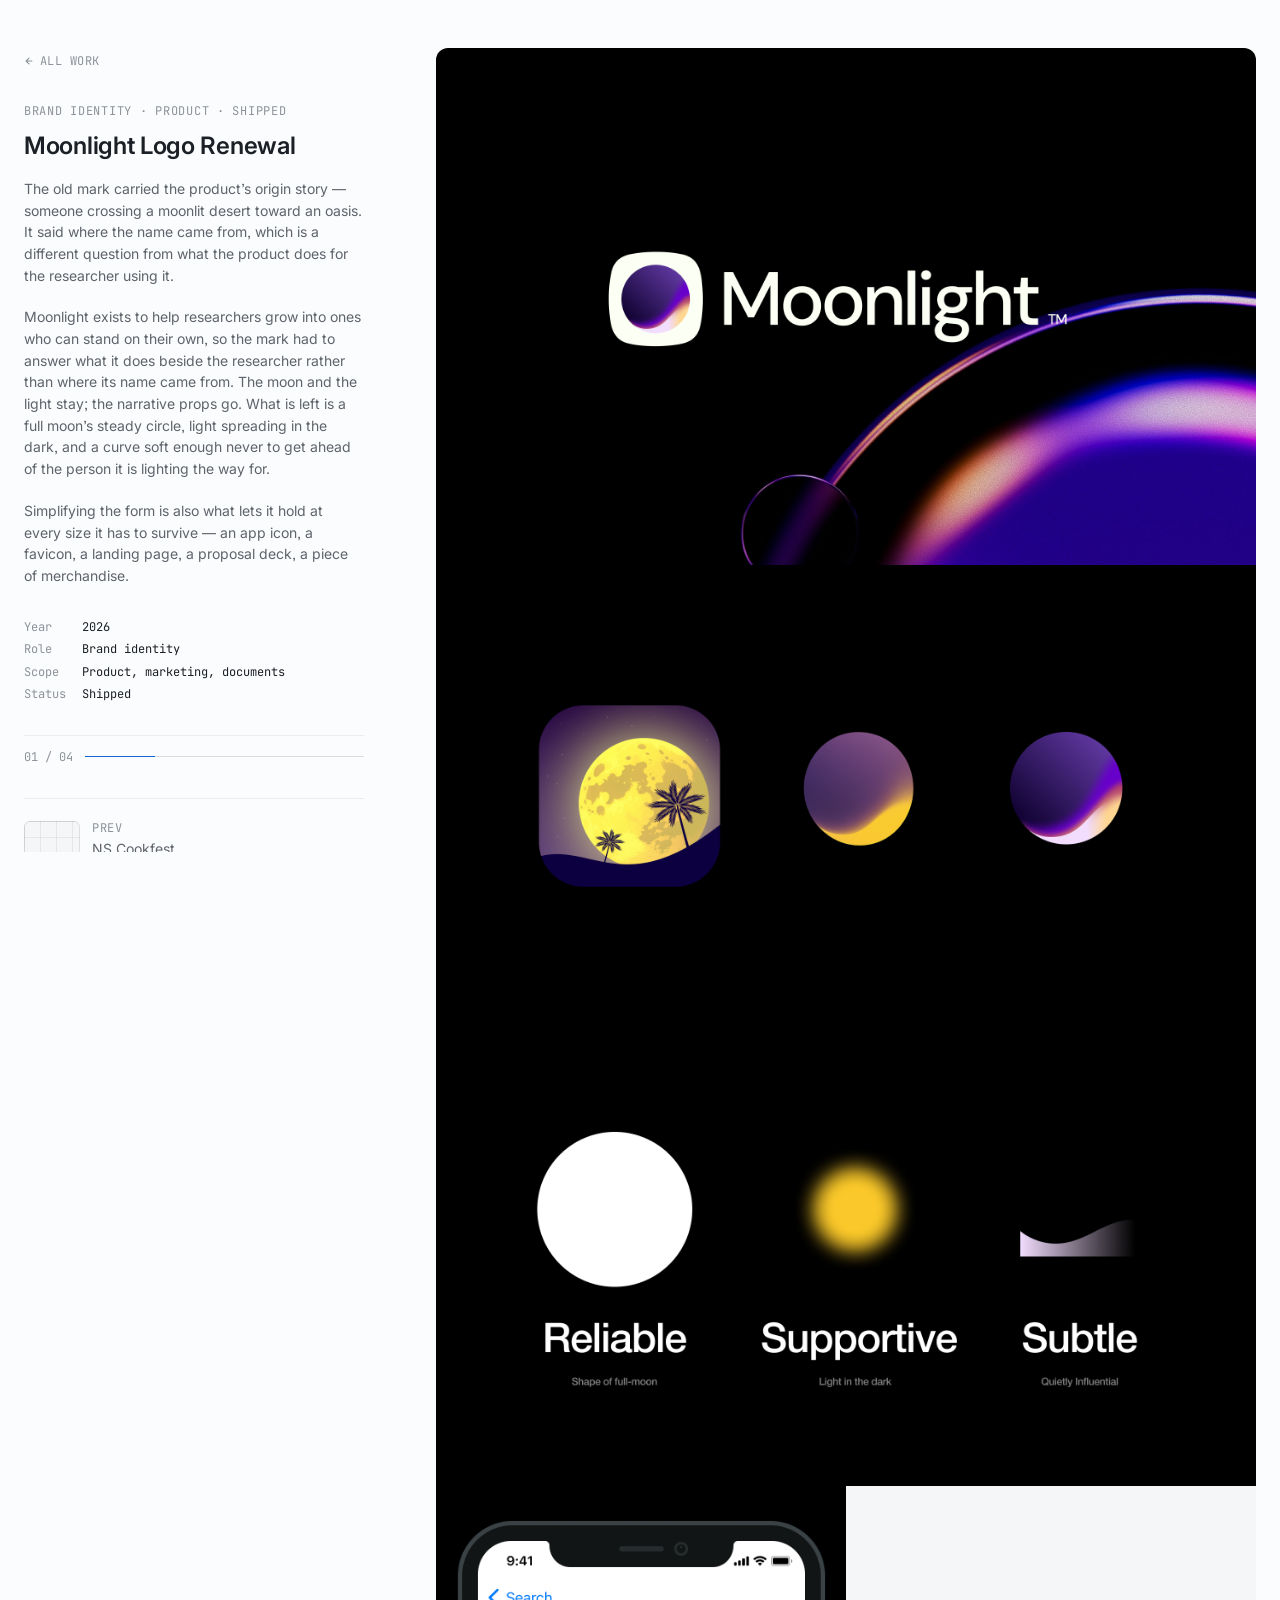
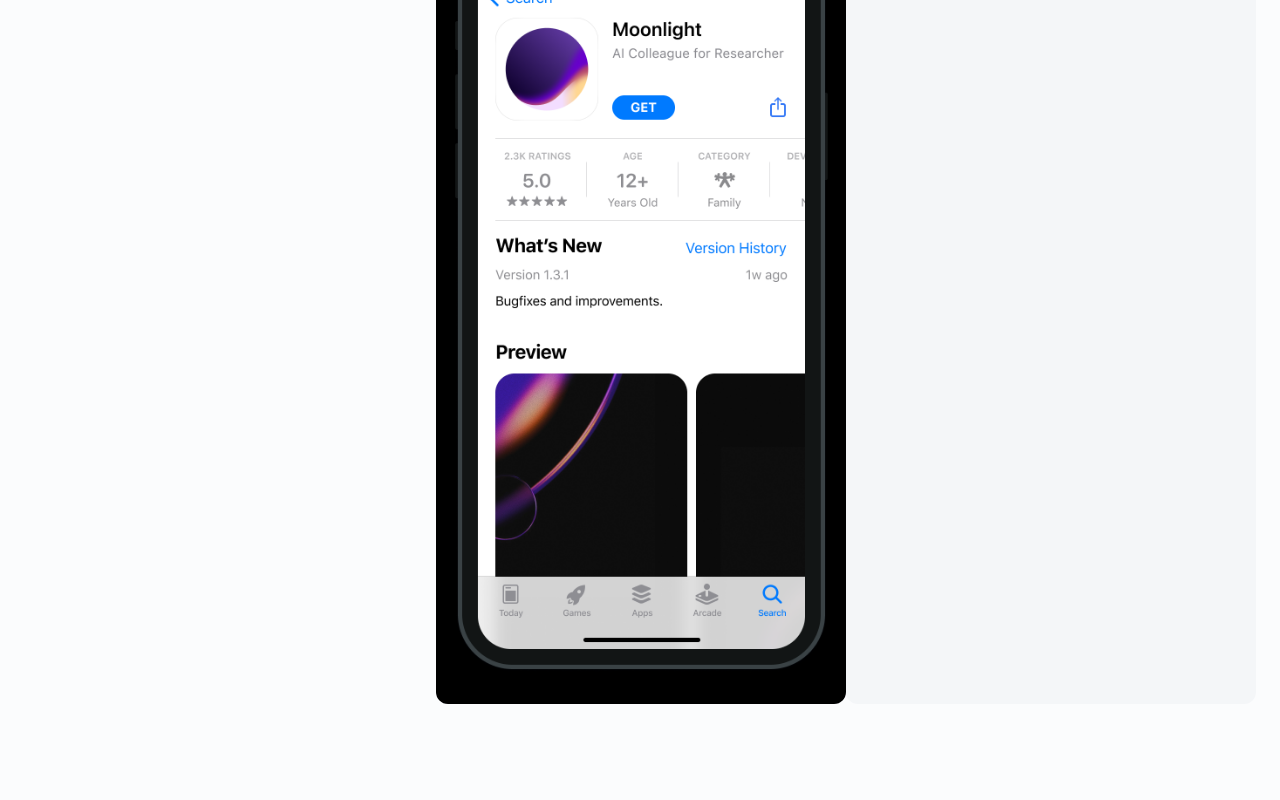
==== case.html @ dd0e9cec "Title the site "Work by Eunsol Jang", and drop em dashes from the head Applies to the tab title, og:" ====
<!doctype html>
<html lang="en">
<head>
<meta charset="utf-8">
<meta name="viewport" content="width=device-width, initial-scale=1, viewport-fit=cover">
<title>Work by Eunsol Jang</title>
<meta name="description" content="Identity systems, product interfaces and growth experiments. Selected work by Eunsol Jang.">

<!-- Link previews. og:image must be absolute: scrapers do not resolve relative paths. -->
<meta property="og:type" content="website">
<meta property="og:site_name" content="Eunsol Jang">
<meta property="og:title" content="Work by Eunsol Jang">
<meta property="og:description" content="Identity systems, product interfaces and growth experiments. Selected work by Eunsol Jang.">
<meta property="og:url" content="https://besoluble.github.io/portfolio/case.html">
<meta property="og:image" content="https://besoluble.github.io/portfolio/assets/brand/og.jpg">
<meta property="og:image:width" content="1200">
<meta property="og:image:height" content="1200">
<meta property="og:image:alt" content="A drawn letter B, cropped to fill the frame">
<meta name="twitter:card" content="summary">
<meta name="twitter:title" content="Work by Eunsol Jang">
<meta name="twitter:description" content="Identity systems, product interfaces and growth experiments. Selected work by Eunsol Jang.">
<meta name="twitter:image" content="https://besoluble.github.io/portfolio/assets/brand/og.jpg">

<link rel="icon" type="image/png" sizes="512x512" href="assets/brand/icon.png">
<link rel="apple-touch-icon" href="assets/brand/icon-180.png">
<link rel="preconnect" href="https://fonts.googleapis.com">
<link rel="preconnect" href="https://fonts.gstatic.com" crossorigin>
<link href="https://fonts.googleapis.com/css2?family=Inter:opsz,wght@14..32,400;14..32,450;14..32,500;14..32,600&family=JetBrains+Mono:wght@400;500;600&display=swap" rel="stylesheet">
<link rel="stylesheet" href="tokens.css">
<style>
/* ─────────────────────────────────────────────────────────────
   CASE
   The facts hold still; the work scrolls past them. On a narrow
   screen the same information collapses into a sticky bar and the
   reel runs underneath.
   ───────────────────────────────────────────────────────────── */

.case {
  max-width: 1280px; margin: 0 auto; padding: var(--s7) var(--s5) var(--gap-sect);
  display: grid; grid-template-columns: 340px minmax(0, 1fr);
  gap: var(--s8); align-items: start;
}
.case.text-only { max-width: 760px; grid-template-columns: minmax(0, 1fr); }
.case.text-only .info { position: static; max-height: none; overflow: visible; }
@media (max-width: 940px) { .case { grid-template-columns: 1fr; gap: var(--s5); padding-top: 0; } }

/* ── Sticky bar, narrow screens only ──────────────────────── */

.topbar {
  display: none;
  position: sticky; top: 0; z-index: 10;
  align-items: center; gap: var(--s3);
  padding: var(--s3) var(--s5);
  margin: 0 calc(var(--s5) * -1) var(--s4);
  background: color-mix(in oklch, var(--bg) 86%, transparent);
  backdrop-filter: blur(12px) saturate(140%);
  border-bottom: 1px solid var(--rule-soft);
}
@media (max-width: 940px) { .topbar { display: flex; } }
.topbar .t { font-size: var(--t-sm); font-weight: 500; letter-spacing: var(--tr-md); min-width: 0; overflow: hidden; text-overflow: ellipsis; white-space: nowrap; }
.topbar .mono { margin-left: auto; flex: none; }

/* ── Info column ──────────────────────────────────────────── */

.info {
  position: sticky; top: var(--s7);
  max-height: calc(100dvh - var(--s7) * 2);
  overflow-y: auto;
  /* Scrollable, but without the permanent gutter. On a machine set to
     "always show scrollbars" this column would otherwise carry a bar the
     whole time for the sake of a few overflowing pixels. */
  scrollbar-width: none;
  -ms-overflow-style: none;
}
.info::-webkit-scrollbar { width: 0; height: 0; display: none; }
@media (max-width: 940px) { .info { position: static; max-height: none; overflow: visible; } }

.back {
  display: inline-flex; align-items: center; gap: 6px; margin-bottom: var(--gap-block);
  font-family: var(--mono); font-size: var(--t-xs); letter-spacing: 0.04em; text-transform: uppercase;
  color: var(--ink-faint); text-decoration: none;
  transition: color var(--fast) var(--ease);
}
.back:hover { color: var(--ink); }
.back svg { width: 10px; height: 10px; transition: transform var(--slow) var(--ease); }
.back:hover svg { transform: translateX(-2px); }

.kicker { font-family: var(--mono); font-size: var(--t-xs); letter-spacing: 0.06em; text-transform: uppercase; color: var(--ink-faint); margin: 0 0 var(--s2); }
.info h1 { margin: 0; font-size: var(--t-xl); font-weight: 600; letter-spacing: var(--tr-lg); line-height: var(--lh-snug); }
.info .blurb { margin: var(--s4) 0 0; font-size: var(--t-sm); line-height: var(--lh-prose); color: var(--ink-muted); }
.info .blurb + .blurb { margin-top: var(--gap-para); }

.info dl {
  display: grid; grid-template-columns: auto 1fr; gap: 6px var(--s4);
  margin: var(--gap-block) 0 0;
  font-family: var(--mono); font-size: var(--t-xs); font-variant-numeric: tabular-nums;
  line-height: var(--lh-snug);
}
.info dt { color: var(--ink-faint); white-space: nowrap; }
.info dd { margin: 0; color: var(--ink); }

.progress {
  margin-top: var(--gap-block); padding-top: var(--s3); border-top: 1px solid var(--rule-soft);
  font-family: var(--mono); font-size: var(--t-xs); font-variant-numeric: tabular-nums; color: var(--ink-faint);
  display: flex; align-items: center; gap: var(--s3);
}
.progress .track { flex: 1; height: 1px; background: var(--rule); position: relative; }
.progress .track i { position: absolute; inset: 0 auto 0 0; background: var(--accent); transition: width 0.25s var(--ease); width: 0; }
@media (max-width: 940px) { .progress { display: none; } }

.jump { display: flex; flex-direction: column; gap: var(--s1); margin-top: var(--gap-block); padding-top: var(--s3); border-top: 1px solid var(--rule-soft); }
.jump a {
  display: grid; grid-template-columns: 56px minmax(0, 1fr);
  gap: var(--s3); align-items: center;
  padding: var(--s2); margin: 0 calc(var(--s2) * -1);
  border-radius: var(--r-row); text-decoration: none; color: inherit;
  transition: background-color var(--fast) var(--ease);
}
.jump a:hover { background: var(--wash); }
.jump .media { aspect-ratio: 16 / 10; }
.jump .media img { width: 100%; height: 100%; object-fit: cover; }
.jump .txt { display: flex; flex-direction: column; gap: 1px; min-width: 0; }
.jump .lbl { font-family: var(--mono); font-size: var(--t-xs); letter-spacing: 0.06em; text-transform: uppercase; color: var(--ink-faint); }
.jump .nm {
  font-size: var(--t-sm); color: var(--ink-muted); line-height: var(--lh-snug);
  overflow: hidden; text-overflow: ellipsis; white-space: nowrap;
  transition: color var(--fast) var(--ease);
}
.jump a:hover .nm { color: var(--ink); }

/* ── Track switch ─────────────────────────────────────────── */
/* Same project, two readings. Sits above the reel because that is the only
   thing it changes — the facts on the left hold still. */

.tracks { display: flex; align-items: center; gap: var(--s2); margin-bottom: var(--s4); scroll-margin-top: var(--s5); }
/* The purpose is said once in the label, so each chip can stay short. */
.tracks .label {
  font-family: var(--mono); font-size: var(--t-xs); letter-spacing: 0.09em;
  text-transform: uppercase; color: var(--ink-faint); margin-right: var(--s2);
}
.tracks button {
  appearance: none; cursor: pointer;
  font-family: var(--mono); font-size: var(--t-xs); letter-spacing: 0.04em; text-transform: uppercase;
  color: var(--ink-faint); background: transparent;
  border: 1px solid var(--rule-soft); border-radius: var(--r-chip);
  padding: 4px var(--s3);
  transition: color var(--fast) var(--ease), border-color var(--fast) var(--ease), background-color var(--fast) var(--ease);
}
.tracks button:hover { color: var(--ink); border-color: var(--rule); }
.tracks button[aria-pressed="true"] { color: var(--bg); background: var(--ink); border-color: var(--ink); }

/* ── The reel ─────────────────────────────────────────────── */

.reel { display: flex; flex-direction: column; gap: var(--gap-block); }
.reel figure { margin: 0; }
.reel .media { border-radius: var(--r-panel); }

/* Uncaptioned work is one continuous piece: no gap, no radius, no hairline
   between frames. Only the outer corners of the whole stack stay rounded. */
.reel.flow { gap: 0; }
.reel.flow .media { border-radius: 0; box-shadow: none; }
/* of-type, not child — a track may put a note above the frames. */
.reel.flow figure:first-of-type .media { border-radius: var(--r-panel) var(--r-panel) 0 0; }
.reel.flow figure:last-of-type .media { border-radius: 0 0 var(--r-panel) var(--r-panel); }

/* Artwork that is not 16:9 — an emblem, a square photo — sits centred inside
   a normal frame instead of stretching the column. Keeps the scroll rhythm. */
.reel .media.fit, .lb .media.fit {
  aspect-ratio: 16 / 9;
  /* White is the default stage. A frame that was drawn on a dark ground says
     so with `bg`, otherwise the paper edge shows as a bright halo round it. */
  background: var(--fit-bg, oklch(100% 0 0));
  position: relative;
}
/* The insets give the picture a definite box; object-fit does the letterboxing.
   A percentage cannot do this job here. The frame's height comes from its own
   aspect-ratio, which does not count as a definite height for a child, so the
   earlier `max-height: 100%` silently did nothing and any art taller than 16:9
   overflowed and was cropped. Wide art is width-limited anyway, which is why
   only a square one ever showed it. Stretch is no help either — it degrades to
   start on a replaced element. */
.reel .media.fit img, .reel .media.fit video,
.lb .media.fit img, .lb .media.fit video {
  position: absolute; inset: 0;
  box-sizing: border-box;
  width: 100%; height: 100%;
  padding: clamp(var(--s5), 5%, var(--s8));
  object-fit: contain;
  aspect-ratio: auto;
}

/* A note that introduces the frames under it. */
.reel .lead {
  margin: 0 0 var(--s4);
  font-size: var(--t-sm); line-height: var(--lh-prose);
  color: var(--ink-muted); max-width: 44rem; text-wrap: pretty;
}
/* Insurance against a fractional-boundary hairline, not the fix for one.
   The seam that showed here was a white row baked into the top of the JPEGs
   by pdftoppm; that is fixed in the assets. This overlap hides the previous
   frame's last row, which is the wrong edge for that bug — worth keeping only
   because it costs 0.2% of a frame and closes any subpixel gap.
   (.group-start carries more classes, so its spacing still wins.) */
.reel.flow figure + figure { margin-top: -1px; }
/* Only a standalone off-ratio clip needs air; a 16:9 one lines up with the
   slides, and one paired into a row has to fill its own half. */
.reel.flow figure:has(video.tall):not(.row) { padding: var(--s6) 0; }
/* The motion pieces sit as their own block at the end of the run. */
.reel.flow figure.group-start, .lb.flow figure.group-start { margin-top: var(--s7); }

/* Halves that were composed as one screen. No gap — they are one image. */
.reel figure.row .pair, .lb figure.row .pair {
  display: grid; grid-template-columns: repeat(var(--n, 2), minmax(0, 1fr));
}
.reel figure.row .pair > * { min-width: 0; }
/* Inside a row the ratio cap does not apply — each half fills its column. */
.reel figure.row video.tall, .lb figure.row video.tall { max-width: 100%; margin-inline: 0; }
.reel img, .reel video { width: 100%; height: auto; display: block; }
/* Before metadata arrives a <video> reports 300×150, so height:auto collapses
   it to a 150px strip and the layout jumps once it loads. Reserving 16:9 up
   front holds the box; JS replaces this with the real ratio on loadedmetadata. */
.reel video, .lb video { aspect-ratio: 16 / 9; }
/* Five of the six clips are 1920×1080, the same frame as the slides, so they
   run at full column width and butt against them seamlessly. Only a clip that
   is far from 16:9 gets held back — measured from the file, not assumed. */
.reel video.tall { max-width: 620px; margin-inline: auto; }
.reel figcaption {
  margin-top: var(--s3); font-size: var(--t-sm); line-height: var(--lh-prose);
  color: var(--ink-muted); max-width: 44rem; text-wrap: pretty;
}
.reel figcaption .n {
  font-family: var(--mono); font-size: var(--t-xs); font-variant-numeric: tabular-nums;
  color: var(--ink-faint); margin-right: var(--s2);
}

/* A tall poster reads better at its natural scale with the project note beside
   it, instead of stretching across the full reel width. */
.reel.poster-note figure {
  display: grid;
  grid-template-columns: minmax(240px, 0.56fr) minmax(220px, 0.44fr);
  gap: var(--s5);
  align-items: start;
}
.reel.poster-note .media {
  width: min(100%, 440px);
  justify-self: end;
}
/* The part that did not work. Folded, hairline-separated, same mono voice as
   the rest of the furniture — present without competing with the result. */
.more { border-top: 1px solid var(--rule); padding-top: var(--s5); }
.more > summary {
  list-style: none; cursor: pointer; display: inline-flex;
  align-items: center; gap: var(--s2);
  font-family: var(--mono); font-size: var(--t-xs);
  letter-spacing: 0.04em; text-transform: uppercase;
  color: var(--ink-muted); transition: color 0.15s var(--ease);
}
.more > summary::-webkit-details-marker { display: none; }
.more > summary:hover { color: var(--ink); }
/* A plus that loses its upright stroke when the block opens. */
.more .mk { position: relative; width: 9px; height: 9px; flex: none; }
.more .mk::before, .more .mk::after {
  content: ""; position: absolute; background: currentColor;
  transition: transform 0.2s var(--ease), opacity 0.2s var(--ease);
}
.more .mk::before { inset: 4px 0; height: 1px; }
.more .mk::after { inset: 0 4px; width: 1px; }
.more[open] .mk::after { transform: rotate(90deg); opacity: 0; }
.more-body {
  display: flex; flex-direction: column; gap: var(--s5);
  margin-top: var(--s5);
}
.more-body .note {
  margin: 0; font-size: var(--t-sm); line-height: var(--lh-prose);
  color: var(--ink-muted); max-width: 44rem; text-wrap: pretty;
}

.reel.poster-note figcaption {
  margin-top: 0;
  max-width: none;
}
@media (max-width: 640px) {
  .reel.poster-note figure { grid-template-columns: 1fr; gap: var(--s4); }
  .reel.poster-note .media { width: min(100%, 420px); justify-self: center; }
}

/* Each frame is a button, so the full-screen view is reachable by keyboard
   and not just by mouse. */
.shot {
  appearance: none; border: 0; padding: 0; margin: 0; width: 100%;
  cursor: zoom-in; color: inherit; font: inherit;
}
/* Says the frame opens, and nothing else. Hover only, so the seamless run
   stays clean. */
.shot .zoom {
  position: absolute; right: var(--s3); bottom: var(--s3); z-index: 2;
  width: 26px; height: 26px; border-radius: var(--r-chip);
  display: inline-flex; align-items: center; justify-content: center;
  color: oklch(100% 0 0); background: oklch(0% 0 0 / 0.55);
  backdrop-filter: blur(6px);
  opacity: 0; transform: translateY(3px);
  transition: opacity var(--slow) var(--ease), transform var(--slow) var(--ease);
}
.shot .zoom svg { width: 13px; height: 13px; flex: none; }
.shot:hover .zoom, .shot:focus-visible .zoom { opacity: 1; transform: none; }

/* ── Full screen ──────────────────────────────────────────── */

.lb {
  border: 0; padding: 0; margin: 0;
  position: fixed; inset: 0;
  width: 100vw; height: 100dvh; max-width: 100vw; max-height: 100dvh;
  overflow: hidden;
  /* The dialog carries its own dark ground rather than leaning on ::backdrop,
     which does not composite everywhere. ::backdrop is kept as a second coat.
     Near-solid on purpose: nothing behind should compete with the work. */
  background: oklch(13% 0.012 258 / 0.97);
}
/* Scope layout to [open]. A bare `display` on the dialog would beat the UA's
   `dialog:not([open]) { display: none }` and leave this panel covering the
   page from the moment it loads. */
.lb[open] { display: flex; flex-direction: column; }
.lb::backdrop { background: oklch(13% 0.012 258 / 0.9); }

.lb .bar {
  flex: none; z-index: 3;
  display: flex; align-items: center; gap: var(--s3);
  padding: var(--s3) var(--s5);
  color: oklch(100% 0 0 / 0.75);
  border-bottom: 1px solid oklch(100% 0 0 / 0.08);
}
.lb .bar .mono { color: inherit; flex: none; }
.lb .ttl { font-size: var(--t-sm); font-weight: 500; letter-spacing: var(--tr-md); color: oklch(100% 0 0 / 0.6); min-width: 0; overflow: hidden; text-overflow: ellipsis; white-space: nowrap; }
.lb .spacer { flex: 1; }
.lb .hintkeys { font-family: var(--mono); font-size: var(--t-xs); color: oklch(100% 0 0 / 0.4); letter-spacing: 0.04em; flex: none; }
@media (max-width: 820px) { .lb .hintkeys, .lb .ttl { display: none; } }

/* The whole reel scrolls inside the dialog, the way you would scan a deck. */
.lb .scroll {
  flex: 1; overflow-y: auto; overscroll-behavior: contain;
  padding: var(--s5) var(--s5) var(--s8);
  scrollbar-width: thin; scrollbar-color: oklch(100% 0 0 / 0.25) transparent;
}
.lb .scroll::-webkit-scrollbar { width: 9px; }
.lb .scroll::-webkit-scrollbar-thumb { background: oklch(100% 0 0 / 0.22); border-radius: 999px; }
.lb .scroll::-webkit-scrollbar-track { background: transparent; }

.lb .strip { max-width: 1500px; margin: 0 auto; display: flex; flex-direction: column; gap: var(--s6); }
.lb.flow .strip { gap: 0; }
.lb.flow img { border-radius: 0; }
.lb.flow figure:first-child img { border-radius: var(--r-chip) var(--r-chip) 0 0; }
.lb.flow figure:last-child img { border-radius: 0 0 var(--r-chip) var(--r-chip); }
.lb.flow figure + figure { margin-top: -1px; }
.lb.flow figure:has(video.tall) { padding: var(--s6) 0; }
.lb figure { margin: 0; scroll-margin-top: var(--s4); }
.lb img, .lb video { width: 100%; height: auto; display: block; border-radius: var(--r-chip); }
.lb video.tall { max-width: 700px; margin-inline: auto; }
.lb figcaption {
  margin-top: var(--s3); font-size: var(--t-sm); line-height: var(--lh-prose);
  color: oklch(100% 0 0 / 0.58); max-width: 52rem; text-wrap: pretty;
}
.lb figcaption .n { font-family: var(--mono); font-size: var(--t-xs); font-variant-numeric: tabular-nums; opacity: 0.6; margin-right: var(--s2); }

.lb button {
  appearance: none; border: 0; cursor: pointer; flex: none;
  background: oklch(100% 0 0 / 0.10); color: oklch(100% 0 0);
  border-radius: 999px; display: grid; place-items: center;
  transition: background-color var(--fast) var(--ease);
}
.lb button:hover { background: oklch(100% 0 0 / 0.2); }
.lb button:focus-visible { outline: 2px solid oklch(100% 0 0); outline-offset: 3px; }
.lb .icon { width: 32px; height: 32px; }
.lb .icon svg { width: 14px; height: 14px; }

html.lb-open { overflow: hidden; }

/* External links — one work can point at several places. */
.exts { display: flex; flex-direction: column; align-items: flex-start; gap: var(--s2); }
.exts:not(:empty) { margin-top: var(--gap-block); }
.ext {
  display: inline-flex; align-items: center; gap: 6px;
  font-family: var(--mono); font-size: var(--t-xs); letter-spacing: 0.04em; text-transform: uppercase;
  color: var(--ink); text-decoration: none;
  border-bottom: 1px solid var(--rule); padding-bottom: 2px; align-self: flex-start;
  transition: border-color var(--fast) var(--ease);
}
.ext:hover { border-color: var(--ink); }
.ext svg { width: 10px; height: 10px; transition: transform var(--slow) var(--ease); }
.ext:hover svg { transform: translate(1px, -1px); }

.blank {
  border: 1px dashed var(--rule); border-radius: var(--r-panel);
  padding: var(--s8) var(--s5); text-align: center;
}
.blank p { margin: 0; font-size: var(--t-sm); color: var(--ink-muted); }
.blank .mono { display: block; margin-bottom: var(--s2); }

.end {
  margin-top: var(--gap-sect); padding-top: var(--s4); border-top: 1px solid var(--rule-soft);
  display: flex; justify-content: space-between; gap: var(--s4); flex-wrap: wrap;
  font-family: var(--mono); font-size: var(--t-xs); letter-spacing: 0.04em; text-transform: uppercase; color: var(--ink-faint);
}
.end a { color: inherit; text-decoration: none; }
.end a:hover { color: var(--ink); }
</style>
</head>
<body>

<div class="case">

  <header class="topbar">
    <a class="back" href="index.html" style="margin:0">
      <svg viewBox="0 0 24 24" fill="none" stroke="currentColor" stroke-width="2.6" stroke-linecap="round" stroke-linejoin="round" aria-hidden="true"><path d="M19 12H6M12 5l-7 7 7 7"/></svg>
      Work
    </a>
    <span class="t" id="barTitle"></span>
    <span class="mono" id="barCount"></span>
  </header>

  <div class="info">
    <a class="back" href="index.html">
      <svg viewBox="0 0 24 24" fill="none" stroke="currentColor" stroke-width="2.6" stroke-linecap="round" stroke-linejoin="round" aria-hidden="true"><path d="M19 12H6M12 5l-7 7 7 7"/></svg>
      All work
    </a>
    <p class="kicker" id="kicker"></p>
    <h1 id="title"></h1>
    <div id="blurbs"></div>
    <dl id="facts"></dl>
    <div class="exts" id="exts"></div>
    <div class="progress" id="progress">
      <span id="pCount">01 / 01</span>
      <span class="track"><i></i></span>
    </div>
    <nav class="jump" id="jump" aria-label="Other work"></nav>
  </div>

  <div>
    <div class="tracks" id="tracks" role="group" aria-label="View" hidden>
      <span class="label">View</span>
    </div>
    <main class="reel" id="reel"></main>
  </div>

</div>

<dialog class="lb" id="lb" aria-label="Full screen view">
  <div class="bar">
    <span class="mono" id="lbCount">01 / 01</span>
    <span class="ttl" id="lbTitle"></span>
    <span class="spacer"></span>
    <span class="hintkeys">scroll &nbsp;·&nbsp; ↑ ↓ frame &nbsp;·&nbsp; F full screen &nbsp;·&nbsp; Esc close</span>
    <button class="icon" id="lbFull" type="button" aria-label="Toggle browser full screen">
      <svg viewBox="0 0 24 24" fill="none" stroke="currentColor" stroke-width="2.2" stroke-linecap="round" stroke-linejoin="round" aria-hidden="true"><path d="M9 4H4v5M15 20h5v-5M20 9V4h-5M4 15v5h5"/></svg>
    </button>
    <button class="icon" id="lbClose" type="button" aria-label="Close">
      <svg viewBox="0 0 24 24" fill="none" stroke="currentColor" stroke-width="2.2" stroke-linecap="round" aria-hidden="true"><path d="M6 6l12 12M18 6L6 18"/></svg>
    </button>
  </div>

  <div class="scroll" id="lbScroll"><div class="strip" id="lbStrip"></div></div>
</dialog>

<script>
(function () {
  var root = document.documentElement;
  try { var s = localStorage.getItem("theme"); if (s === "light" || s === "dark") root.setAttribute("data-theme", s); } catch (e) {}

  var ORDER = ["moonlight","turnbler","cheongun","signifier","viewer","toolbar","clap","wholesome","faco","discount","board","haus","gimhae","council","frankfurt","riso","kkol","fizzio","formstudy","thonik","hawaii","anseong","rural","cookfest"];

  var WORK = {
    moonlight: {
      kicker: "Brand identity \u00b7 product \u00b7 shipped",
      title: "Moonlight Logo Renewal",
      blurbs: [
        "The old mark carried the product\u2019s origin story \u2014 someone crossing a moonlit desert toward an oasis. It said where the name came from, which is a different question from what the product does for the researcher using it.",
        "Moonlight exists to help researchers grow into ones who can stand on their own, so the mark had to answer what it does beside the researcher rather than where its name came from. The moon and the light stay; the narrative props go. What is left is a full moon\u2019s steady circle, light spreading in the dark, and a curve soft enough never to get ahead of the person it is lighting the way for.",
        "Simplifying the form is also what lets it hold at every size it has to survive \u2014 an app icon, a favicon, a landing page, a proposal deck, a piece of merchandise."
      ],
      facts: [["Year","2026"],["Role","Brand identity"],["Scope","Product, marketing, documents"],["Status","Shipped"]],
      flow: true,
      frames: [
        "moonlight/intro-3.png",
        "moonlight/intro-1.png",
        "moonlight/intro-2.png",
        // The App Store shot is 1:2, and the dock still and the motion clip are
        // both squares \u2014 stacking those two makes a 1:2 column that pairs with
        // it exactly, which is how the two sat together in the source deck.
        { row: ["moonlight/mockup-1.png","moonlight/mockup-right.mp4"] }
      ]
    },
    cheongun: {
      kicker: "Brand identity · personal work",
      title: "Cheong-un Literature Library",
      blurbs: [
        "A literature-focused public library in Jongno, built from roof tiles salvaged from a redevelopment district. A hanok reading room sits above a modern stack, with a pavilion and waterfall on the grounds.",
        "All of that character was invisible at the door. I built the identity out of the name itself — 靑雲, blue cloud, high ground — and tested every icon as a mock-up photographed in the actual space rather than on a white board."
      ],
      facts: [["Year","2023"],["Type","Personal work, not in use"],["Team","2 members"],["Role","Idea sketching together · strategy, identity, iconography, signage and goods"],["Output","Logotype, 9 icons, signage, stationery, keyring"]],
      flow: true,
      frames: ["cheongun/p04.jpg","cheongun/p05.jpg","cheongun/p06.jpg","cheongun/p07.jpg","cheongun/p08.jpg",{row:["cheongun/motion-1.mp4","cheongun/eaves.jpg"]},"cheongun/p10.jpg","cheongun/motion-2.mp4","cheongun/p11.jpg","cheongun/p12.jpg","cheongun/p13.jpg","cheongun/p14.jpg","cheongun/p15.jpg","cheongun/p16.jpg","cheongun/p17.jpg","cheongun/p18.jpg"]
    },
    turnbler: {
      kicker: "Brand development · product to service",
      title: "Turnbler",
      blurbs: [
        "A stainless tumbler needs roughly 200 uses before it beats a paper cup. The average one is used fewer than 50 times. Selling more tumblers does not help; getting people to keep using one does.",
        "So the brand is built around use rather than sale, across four parts: a cup you personalise, an app that rewards scans, a plastic-free cleaning line, and a café partnership for takeaway."
      ],
      facts: [["Year","2024"],["Type","Personal work"],["Role","Brand, product, packaging, app, service"],["Output","Logotype, motif, 4 characters, product line, app, leaflet"]],
      link: { href: "https://www.behance.net/gallery/209295021/Turnbler", label: "See it on Behance" },
      // No captions here — the deck already carries its own type, so this one
      // runs as one continuous piece instead of a narrated sequence.
      flow: true,
      tracks: [
        { label: "Brand",  frames: ["turnbler/01.jpg","turnbler/02.jpg","turnbler/03.jpg","turnbler/04.jpg","turnbler/05.jpg","turnbler/06.jpg","turnbler/07.jpg","turnbler/08.jpg","turnbler/09.jpg","turnbler/10.jpg","turnbler/11.jpg","turnbler/12.jpg","turnbler/13.jpg","turnbler/14.jpg","turnbler/15.jpg","turnbler/16.jpg","turnbler/17.jpg","turnbler/18.jpg","turnbler/19.jpg","turnbler/20.jpg","turnbler/21.jpg","turnbler/22.jpg","turnbler/23.jpg","turnbler/24.jpg","turnbler/25.jpg","turnbler/26.jpg"] },
        // The note reads first, then the motion it describes.
        { label: "Motion",
          lead: "Tumbler becomes Turnbler by breaking the m into r and n \u2014 the two letters that spell turn. The motion performs the split, so the name carries the thing it asks for: turn the cup back into use.",
          frames: ["turnbler/motion.mp4","turnbler/hero.jpg"] }
      ]
    },
    signifier: {
      kicker: "Product design \u00b7 experiment \u00b7 shipped",
      title: "Image Explain Signifier",
      blurbs: [
        "Most people who opened a paper had never once asked Moonlight to explain a figure or a table. Yet of those who tried it a single time, well over half came back to it inside a week. The feature was not failing to be useful, it was failing to be found: the affordance was there but its signifier sat behind a hover, which leaves two gaps open at once \u2014 you cannot tell what to do, and you cannot tell what you would get.",
        "Rather than argue about which gap was the bottleneck, I built variants of rising strength and ran them against the control 1:1:1. B told you the result, by putting a label on the button. C went further and showed you, explaining one representative figure the moment you arrived.",
        "B won. Activation rose +5.06%p, a 33% relative lift (p < 0.001), and among that month\u2019s new users +9.29%p, a 73% lift. The whole gain came from getting the button noticed: hover went up by half, while the share who went on to click held flat in every group. Telling was enough. But two of every three people who now see the button still do not press it, so the second gap is still open \u2014 that is the next experiment."
      ],
      facts: [["Year","2026"],["Role","Design, experiment design and analysis"],["Run","5 days, 3\u20137 September"],["Sample","A/B/C 1:1:1, evenly split"],["Result","+5.06%p activation"]],
      frames: [
        { row: ["signifier/group-a.png","signifier/group-b.png"],
          caption: "Left, A \u2014 the control: hovering a figure reveals an icon button, and what it gives you is spelled out only in a second-level tooltip. Right, B: the same button carrying a label that names the result. One string and one shape is the whole difference between them." }
      ],
      more: {
        label: "The group that did not work",
        notes: [
          "C was the strongest version of the idea and much the most expensive to build \u2014 the only one that reaches into reading and interrupts it. It came out indistinguishable from doing nothing: +0.55%p against the control, p = 0.55. That is an active finding rather than an inconclusive one, since the interval rules out anything above +2.4%p. Showing people the output did not make them want to produce it themselves.",
          "Why it failed is the part this experiment cannot answer. Nothing here separates \u2018saw the demo and still did not want it\u2019 from \u2018found the demo intrusive\u2019, because the dwell-time and error attributes never reached the analytics pipeline \u2014 a batch script that unpacks them had not been redeployed. The same gap means the reading-experience guardrail went unmeasured for B as well, so the question of whether its label costs anything is still open.",
          "The segment the plan called for is not the segment reported. The conclusion was meant to come from users who had never used the feature; that cohort was never built, so the numbers above are all users with existing ones mixed in. Random assignment keeps the comparison between groups valid, but the absolute activation rates read higher than the untouched segment alone would."
        ],
        frames: [
          ["signifier/group-c.png", "C \u2014 show. One representative figure is explained on arrival, before anything is clicked."]
        ]
      }
    },
    viewer: {
      kicker: "Product design \u00b7 UI renewal \u00b7 shipped",
      title: "Viewer Shell",
      blurbs: [
        "For six quarters running, \u2018the UI is awkward\u2019 was one of the largest single reasons people gave when they cancelled, and it never fell out of the top group across seventeen months. It was never one bad screen. It was the same three complaints every quarter: I did not know that feature was there, getting back to the library takes too much, and the explain popover slides around whenever the page zooms.",
        "Read against Nielsen\u2019s heuristics those land on visibility of system status, recognition over recall, and consistency. The users had said what hurt and the audit said why, and they pointed at the same places, so the whole viewer chrome was rebuilt: collapsing the left sidebar now leaves a 56px icon rail behind instead of removing it, the right-hand tabs carry live counts, the explain popover floats free of the PDF\u2019s zoom, and the export icon stops being an ambiguous three-dot menu.",
        "Across the three weeks before the 7 July deploy against the three after, weekly unique users opening a sidebar tab went up 144%. With AI and Highlight both more than tripled, Comment nearly two and a half times, Explanation not quite doubled. Citation, the one tab that barely moved, went up 11%."
      ],
      facts: [["Year","2026"],["Role","Design and front-end"],["Deployed","7 July 2026"],["Method","Before and after, not A/B"],["Scope","Top bar, both sidebars, explain popover"],["Result","+144% tab opens"]],
      frames: [
        { row: ["viewer/before.jpg","viewer/after.jpg"], caption: "Before and after, with the left sidebar folded in both. Watch three places: the left edge, where a single chevron becomes a 56px icon rail; the right edge, where the panel tabs come out of one scrolling stack into a rail of their own; and the top bar, where an ambiguous three-dot menu becomes an export icon that says what it does." },
        ["viewer/shell.mp4", "The rail folded, then hovered: every tab says its own name without the panel having to open. Then the explain popover, which now keeps its place while the page zooms under it."],
        ["viewer/tabs-before-after.svg", "The metric the renewal was aimed at."]
      ],
      more: {
        label: "Why this is a weaker number than it looks",
        notes: [
          "It could not have been an A/B test. The legacy viewer was being deleted a file at a time, so keeping it alive to serve half the users would have cost more than the comparison is worth. The renewal went out to everyone and the measurement is a before against an after.",
          "Which puts growth inside every bar. The weekly figures were already climbing in the run-up \u2014 Highlight rose about a third across the three weeks before the deploy \u2014 so some of what follows is that same curve continuing rather than anything the design did.",
          "Segments were held fixed to take part of that out: everyone, then the users who already reach for two paid AI features three times a week, then each week\u2019s new arrivals. The lift holds in all three. It is smallest among new users, +70%, and that is the least flattering cut and the one worth quoting.",
          "Desktop and mobile could not be separated at all, because the events carry no platform property. And several of the things the renewal actually changed have no event behind them \u2014 opening and closing the sidebar, the memo toolbar, the popover\u2019s own interactions. The chart measures what happened to be instrumented, not everything that moved."
        ]
      }
    },
    toolbar: {
      kicker: "Product design \u00b7 experiment \u00b7 shipped",
      title: "Selection Toolbar",
      blurbs: [
        "Across a quarter of new sign-ups, only a small fraction ever found the features in the selection toolbar \u2014 explain did best, chat and highlight worse. Of the people who did find one, about a third went on to use it ten times or more. Nothing was wrong with the features. They were invisible.",
        "The first round put a text label on every icon, and it worked on the thing it aimed at: explain rose 3.5%p among new users and 4.0%p among existing ones. It also broke something. Chat submissions collapsed to a sixth of what they had been.",
        "Chat had been sitting under the divider as a placeholder field rather than a row in the list. Different visual form, so people read it as a different kind of thing \u2014 a search box, not a feature \u2014 and it dropped out of the scan entirely. The second round tested two repairs: reveal chat on hover, or promote it to a row in the same form as the rest. The row won, taking chat submissions up +6.7%p among new users and +2.9%p among existing ones. Hover did nothing.",
        "Hover could not have worked. It only fires for someone already interested in that corner of the screen, and the whole problem was that nobody knew there was anything there \u2014 it manages the complexity of a feature you have already found rather than helping you find one. The wider lesson is that \u2018visually different\u2019 is not the same as \u2018emphasised\u2019: push the difference past a category boundary and the thing stops being seen at all. Features of equal standing have to look like each other to stay inside the same glance."
      ],
      facts: [["Year","2026"],["Role","Design, experiment design and analysis"],["Run","Two rounds, March\u2013April"],["Sample","A/B/C, evenly split"],["Result","chat +6.7%p \u00b7 explain +3.5%p"]],
      links: [
        { href: "https://doldol045.tistory.com/16", label: "Write-up: reading the result in UX terms" },
        { href: "https://doldol045.tistory.com/18", label: "Write-up: what the second round taught" }
      ],
      frames: [
        ["toolbar/discovery.svg", "Where it started."],
        ["toolbar/toolbar-icons.png", "Before. Icons with nothing to read, and chat as a placeholder field at the end of the row."],
        ["toolbar/menu-round1.png", "Round one. A label on every row, which is what lifted explain \u2014 and chat still below the divider in a form of its own, which is what sank it."],
        ["toolbar/menu-round2.png", "Round two. Chat promoted to a row shaped like the others, and it comes back."],
        ["toolbar/chat-by-group.svg", "What that was worth."]
      ],
      more: {
        label: "What the headline number did not move",
        notes: [
          "Overall conversion \u2014 the share of people who used any of the four features after the toolbar appeared \u2014 lands within 1.3 points across the three groups in both segments. That is one number three times. Everything above happens inside it, because explain accounts for more than nine of every ten people who convert at all, so even a large move in chat barely shifts the total. Chat turned out not to be an alternative to explain but something people reach for alongside it.",
          "One of the first round\u2019s figures was also wrong for a while. A toolbar-discovery rate was recorded far too high before anyone noticed the denominator counted every new signup rather than the ones the toolbar had actually been shown to. Corrected, it is far lower, and it is why the second round is measured only against people the toolbar demonstrably appeared for.",
          "The largest finding is still unaddressed. In the measured window most new signups never saw the toolbar at all \u2014 it only exists once you select text. Everything in this case improves what happens after it appears, which is the smaller half of the problem."
        ],
        frames: [
          ["toolbar/conversion-by-group.svg", "The metric the experiment was judged on."]
        ]
      }
    },
    clap: {
      // Written to hold for both views — switching the reel does not change
      // what the project is or what my part in it was.
      kicker: "UX/UI · brand experience · team of 4",
      title: "C!ap",
      blurbs: [
        "97% of donations go to the largest organisations. Small donors compare themselves to celebrity-sized gifts and stop believing their part counts, so they stop giving.",
        "C!ap turns the donor from patron into participant. Thirty-nine small non-profits sorted so what each one does is legible before you commit, and a flow that does not stop at the payment: your name lands on the organisation's page, the people who gave there can clap for it, and a thank-you letter comes back. We ran the matching for real and 14 of the participants donated."
      ],
      facts: [["Year","2024"],["Type","Personal work, team project"],["Team","4 members"],["My part","Brand strategy 100 · Brand design 80 · UI 50 · UX 25"],["Reach","39 organisations covered, 14 people gave"]],
      link: { href: "https://www.behance.net/gallery/209388873/Cap", label: "See it on Behance" },
      flow: true,
      tracks: [
        { label: "UX/UI", frames: ["clap/ux-01.jpg","clap/ux-02.jpg","clap/ux-03.jpg","clap/ux-04.jpg","clap/ux-05.jpg","clap/ux-06.jpg","clap/ux-07.jpg","clap/ux-08.jpg","clap/ux-09.jpg","clap/ux-10.jpg","clap/ux-11.jpg","clap/ux-12.jpg","clap/ux-13.jpg","clap/ux-14.jpg","clap/ux-15.jpg","clap/ux-16.jpg","clap/ux-17.jpg","clap/ux-18.jpg","clap/ux-19.jpg","clap/ux-20.jpg","clap/ux-21.jpg","clap/ux-22.jpg","clap/ux-23.jpg","clap/ux-24.jpg","clap/ux-25.jpg","clap/ux-26.jpg","clap/ux-27.jpg","clap/ux-28.jpg","clap/ux-29.jpg"] },
        { label: "Branding", frames: ["clap/brand-p42.jpg","clap/brand-p43.jpg","clap/brand-p44.jpg","clap/brand-p45.jpg","clap/brand-p46.jpg","clap/brand-p47.jpg","clap/brand-p48.jpg","clap/brand-p49.jpg","clap/brand-p50.jpg","clap/brand-p51.jpg","clap/brand-p52.jpg","clap/brand-p53.jpg","clap/brand-p54.jpg","clap/brand-p55.jpg","clap/brand-p56.jpg","clap/brand-p57.jpg","clap/brand-p58.jpg","clap/brand-p59.jpg","clap/brand-p60.jpg","clap/brand-p61.jpg"] }
      ]
    },
    wholesome: {
      kicker: "Rebranding · web UX/UI · team of 5",
      title: "Wholesomelife",
      blurbs: [
        "Customers kept asking why the shop sells hangers but no clothes, and whether the page was broken. The umbrella structure was never explained anywhere on the site.",
        "The gap was not missing information. Nobody could say why this brand had picked these products. I analysed the seven brands already stocked, found the three criteria running underneath, and turned them into a card module that repeats everywhere."
      ],
      facts: [["Year","2024"],["Client","MagicWrap Co., practical brief"],["Status","Proposal, not adopted"],["Team","5 members, 2 weeks"],["My part","Rebranding proposal 100 · UI, onboarding 20"]],
      flow: true,
      // p67 and p69 are the still versions of the first two clips, so the
      // clips take their places. The third sits where it did on the site.
      frames: ["wholesome/p62.jpg","wholesome/p63.jpg","wholesome/p64.jpg","wholesome/p65.jpg","wholesome/p66.jpg","wholesome/motion-1.mp4","wholesome/p68.jpg","wholesome/motion-2.mp4","wholesome/p70.jpg","wholesome/p71.jpg","wholesome/p72.jpg","wholesome/p73.jpg","wholesome/motion-3.mp4","wholesome/p74.jpg","wholesome/p75.jpg","wholesome/p76.jpg"],
      more: {
        label: "Where the brief came from",
        notes: [
          "Intern10, a UX/UI practical course run by MyOn Company \u2014 third intake, 11 November to 6 December 2024. MagicWrap was the brand we were handed to work on."
        ],
        frames: [
          { fit: "wholesome/certificate.jpg" }
        ]
      }
    },

    discount: {
      kicker: "Growth \u00b7 product design \u00b7 shipped",
      title: "Discount at the Limit",
      blurbs: [
        "The back-to-school promotion closed on 23 September and took with it the only place inside the product that said what anything cost. The moment a price is worth hearing is the moment somebody hits the free ceiling \u2014 three papers a week \u2014 and is already weighing whether to pay. So the offer moved into that modal.",
        "The code exists nowhere else, and the same button that opens checkout puts it on the clipboard first, so nobody has to leave the modal and go hunting for it. The panel states a percentage rather than a price: the two markets run on different currencies, and spelling both out would have put six numbers in one small box.",
        "The offer window is read from the reader\u2019s own calendar rather than a single instant in UTC, which would have cut Taiwan\u2019s last day an hour short.",
        "Comparing the five days before with the five after, within 24 hours of a person\u2019s first sight of the modal: clicks through to checkout rose +9.00%p, subscriptions started +5.57%p, and payments that survived the refund window +5.21%p \u2014 the last of those a 2.6\u00d7 lift on where it started."
      ],
      facts: [["Year","2026"],["Role","Design and front-end"],["Scope","Korea and Taiwan"],["Run","24 September \u2013 23 October"],["Result","+5.21%p paid conversion"]],
      frames: [
        ["discount/outside-kr.png", "The modal as it stood: one filled button to start the trial, one outlined button to invite a friend."],
        ["discount/limit-reached-kr.png", "During the campaign. The panel names a discount that exists only here, and the first button copies the code and opens checkout in one press. The trial drops to an outline and the invite falls to a text link, so the order of preference reads at a glance."],
        ["discount/funnel.svg", "What it did."],
        ["discount/by-weekday.svg", "And when."]
      ],
      more: {
        label: "Why this is not a clean number",
        notes: [
          "This was not a randomised experiment. It is five days against the five that followed, matched by weekday, so everything else that moved in that week moves with it \u2014 including the promotion ending, which is the reason the modal changed in the first place.",
          "The code also pays immediately, with no trial in between, where the old path started a week of free use first. Some of the lift is therefore payment brought forward rather than payment created. Subscription starts rose too, which argues against that being the whole story, but the two cannot be separated out of this data.",
          "Exposure more than halved across the two windows. The rates stay comparable; the absolute counts do not, and a change that size in the denominator is worth knowing before quoting any of the percentages above.",
          "The honest read is that it needs another 7 to 14 days, until final payments and refunds have settled, before any of this is a number to stand behind."
        ]
      }
    },
    board: {
      kicker: "Growth · product design · shipped",
      title: "Real-time Sharing Board",
      blurbs: [
        "Thousands of discount coupons were sitting unused and heading for expiry, while a separate group of users was actively looking for a discount. The two never met — there was no place for a coupon to change hands.",
        "The board makes the exchange visible in real time and leans on three signals: other people are doing this, this much is left, and it will not last. Over nine days researchers shared coupons through it, and subscriptions created ran 115.3% above the same stretch of the week before."
      ],
      facts: [["Year","2026"],["Role","Strategy with marketing and engineering · design and build"],["Run","9 days, 23–31 July"],["Result","+115.3% subscriptions"]],
      link: { href: "https://doldol045.tistory.com/82", label: "Read the write-up" },
      flow: true,
      frames: ["growth/board-1.jpg"]
    },
    formstudy: {
      kicker: "Form study \u00b7 coursework",
      title: "Form Study",
      blurbs: [
        "A term of formal experiments run as one procedure rather than a series of one-offs. Every study passed through the same three moves. Absorbing: take a way of working out of an existing body of work \u2014 Travess Smalley\u2019s \u2014 and apply it to an object it was never used on. Stealing: do the same with a classmate\u2019s method, or with the work itself. Thankyou: name them.",
        "The materials were ordinary and had to be real enough to photograph \u2014 coloured paper, a bag of hair elastics, plastic waste \u2014 and then Excel, used as a drawing tool rather than a spreadsheet. Each one got its own verbs: layering, blending, scattering, cloning, trimming, make organic form.",
        "Two were finished as posters. One is drawn with a spreadsheet chart, the tool bent until it stops plotting and starts drawing. The other starts from the bag of elastics and ends with nothing left of them but the way they overlap. All of it was archived as a website."
      ],
      facts: [["Year","2022"],["Course","DG2 A03"],["Frame","Absorbing \u00b7 Stealing \u00b7 Thankyou"],["Absorbed from","Travess Smalley"],["Stolen from","Soeun Park \u00b7 Sion Yoo \u00b7 Hyunmin Kim"],["Materials","Coloured paper \u00b7 hair elastics \u00b7 plastic waste \u00b7 Excel"],["Studies","Six, two finished as posters"]],
      links: [
        { href: "https://contentsinus.cargo.site/", label: "The archive site" },
        { href: "assets/formstudy/form-study.pdf", label: "The full study, all six" }
      ],
      frames: [
        { fit: "formstudy/poster.jpg", bg: "#000", n: "1-1",
          caption: "Example one, hair elastics." },
        { row: ["formstudy/material-1.jpg","formstudy/material-2.jpg","formstudy/material-3.jpg"], n: "1-2",
          caption: "A bag of them, tipped out, then laid flat so they overlap rather than pile." },
        { row: ["formstudy/arranged-1.jpg","formstudy/arranged-2.jpg"], n: "1-3",
          caption: "Shot from several angles and packings, close enough that the rings stop being elastics." },
        { row: ["formstudy/rubber-grid.jpg"], n: "1-4",
          caption: "Then pushed through filters \u2014 posterise, stained glass, vivid light \u2014 until only the overlapping is left. The material is about as physical as a material gets, so the graphic was pushed the other way, into something that reads as a game world rather than a photographed one. That is what the poster is built from." },

        { row: ["formstudy/chart-poster.jpg","formstudy/chart-poster-mono.jpg"], n: "2-1",
          caption: "Example two, a spreadsheet chart. In full colour, and the same plate run in a single ink." },
        { row: ["formstudy/excel-tooling.mp4","formstudy/trees.jpg"], cols: "1.059fr 0.652fr", n: "2-2",
          caption: "Excel as the drawing tool: radar charts pushed until the plot stops being a plot, then run again at other densities. Some of the runs were set against a tree, to see whether the scatter would read as a canopy. It did \u2014 which is why the finished poster drops the tree and keeps only the scatter." }
      ],
      more: {
        label: "The frame all six were built on",
        notes: [
          "Absorbing was defined as bringing a way of working out of existing work and applying it to a new object \u2014 a way of widening what the verb \u2018to design\u2019 covers. Stealing was the same move aimed at the people in the room: take how a classmate made something, or the thing itself, and fold it into your own.",
          "Which is why the matrix has a Thankyou column. Every borrowed method is attributed by name."
        ],
        frames: [
          { row: ["formstudy/matrix.jpg"], n: "0-1", caption: "The working matrix: material down the side, what was absorbed and what was stolen across, and who to thank." },
          { row: ["formstudy/archive.mp4"], n: "0-2", caption: "The archive site the whole term was published to." }
        ]
      }
    },
    fizzio: {
      kicker: "Poster \u00b7 personal \u00b7 unsolicited",
      title: "Cool Lime",
      blurbs: [
        "A poster nobody asked for, made because I like the drink. Starbucks\u2019 Fizzio line is carbonated, cold and has caffeine in it, and I wanted those three to be in the picture rather than described \u2014 bubbles on the way up, ice going soft at the edges, a lime cut open, and a jolt running down the middle of it.",
        "Everything is one colour lifting off the paper: the cyan is the ground and the drink is what has been taken out of it, which is the only way the fizz reads as cold rather than as decoration."
      ],
      facts: [["Year","2023"],["Type","Personal work, unsolicited"],["Format","A-series poster"],["Subject","Starbucks Fizzio \u00b7 Cool Lime"]],
      frames: [
        { fit: "fizzio/poster.png", bg: "#000" }
      ]
    },
    gimhae:     { kicker: "Emblem · client work", title: "Gimhae Health City", blurbs: ["Emblem renewal for the city's health programme. The one piece here that shipped to the public."], facts: [["Year","2024"],["Client","Gimhae City"],["Status","In public use"]],
      // 2436×834 with a transparent ground — far from 16:9, so it sits centred
      // inside a normal frame rather than stretching the column.
      flow: true, frames: [{
        fit: "gimhae/emblem.png",
        caption: "The brief called for a cleaner, more refined emblem while retaining the existing silhouette and core elements. I combined the Korean consonants ㄱ and ㅎ from ‘Gimhae’ with the form of a running person, placing the citizens who shape a healthy city at the centre of the symbol. The lettering carries the symbol’s rounded, dynamic character to complete the identity."
      }] },
    faco: {
      kicker: "App · UI design · award",
      title: "FACO",
      blurbs: [
        "Facts in color. Plastic-heavy dyes leave the mill as wastewater and stay in it as microplastic, and nothing on a label tells you which ones did. FACO is the 2033 answer: point a phone at a fabric, let the camera read its colour and texture, and get a Green Score back for how that colour was made.",
        "The brief was 2033 Future Design News — pick a technology you believe will have arrived by then and design for it. Ours was the assumption that phone zoom and image analysis will be good enough to name a pigment on sight.",
        "I drew the screens: the camera and its Green Score, the colour and texture catalogues, and each material’s own page — the certification behind the claim, and the colours it sits best beside."
      ],
      facts: [["Year","2021"],["Role","UI design · app screens"],["Brief","HKNU Design Camp · 2033 Future Design News"],["Competition","26th Design Workshop · in-department"],["Award","Grand Prize · 대상"],["Team","7 members"]],
      frames: [
        ["faco/detail-flow.jpg", "One material end to end — the detail page, the certification behind the claim, the colours it matches, then the texture full bleed."],
        ["faco/screens.jpg", "The rest of it: camera and Green Score, the colour and texture catalogues, account."]
      ]
    },
    haus: {
      kicker: "Character design \u00b7 brand \u00b7 client work",
      title: "3RD HAUS",
      blurbs: [
        "A cafe and bar opening in August 2026, given two characters to speak for it before the doors opened: a white dog in a bow tie and apron who works the counter, and a pig who is only ever there to eat.",
        "The apron carries a sun and a moon, which is the business written as one mark \u2014 the same room pours coffee through the day and drinks at night. The wordmark says it again, a small sun set between 3RD and HAUS.",
        "Everything is drawn in a single wobbling line weight with almost no fill, so the pair survive the range a small shop actually needs: a square announcement, a phone-sized picture, a profile photo the size of a thumbnail."
      ],
      facts: [["Year","2026"],["Client","3RD HAUS \u00b7 cafe and bar"],["Role","Character design and illustration"],["Opening","August 2026"]],
      flow: true,
      frames: [
        "3rdhaus/pair-stage.png",
        { row: ["3rdhaus/blossom.png","3rdhaus/peek.png"] },
        { row: ["3rdhaus/yawn.png","3rdhaus/cookie.png"] },
        "3rdhaus/coming-soon.png"
      ]
    },
    hawaii: {
      kicker: "Market strategy \u00b7 capstone \u00b7 award",
      title: "Hawaii Capstone Project",
      blurbs: [
        "Three weeks in Honolulu with a single question: take a Korean company that has never traded there and work out how it would enter Hawaii. Pick the company, read the market it would be landing in, and come back with an entry strategy that survives questioning.",
        "Hawaii is not a small United States \u2014 it is an island economy with its own import costs, its own mix of residents and visitors, and a local preference that a mainland playbook walks straight past. The work was in choosing a company whose product actually answers something about that, then building the case for it.",
        "Judged on the strategy rather than the artefact. Our team took the Grand Prize."
      ],
      facts: [["Year","2024"],["Programme","2024 Hawaii Capstone Project"],["With","University of Hawaii \u00b7 SUPERPACK"],["Run","16 January \u2013 2 February 2024"],["Brief","Localisation strategy for a Korean company entering Hawaii"],["Team","Team Happy"],["Award","Grand Prize"]],
      frames: [],
      more: {
        label: "The day it was handed over",
        notes: [
          "Signed off by both sides of the programme \u2014 SUPERPACK\u2019s CEO and a professor at the University of Hawaii \u2014 and made out to Team Happy of Hankyong National University."
        ],
        frames: [
          { fit: "hawaii/certificate.jpg" }
        ]
      }
    },
    anseong:    { kicker: "Place branding · award", title: "Anseong Travel Product", blurbs: ["A travel product proposed for the city of Anseong. Second place at the first Glocal Design Award, run inside the university."], facts: [["Year","2023"],["Competition","1st Glocal Design Award · on campus"],["Award","2nd place"]], frames: [] },
    council: {
      kicker: "Symbol \u00b7 student council",
      title: "33rd Student Council",
      blurbs: [
        "A symbol for the 33rd student council of the design major at Hankyong National University. The two threes are mirrored and pushed together until the pair closes into a four-lobed shape, so the number is the mark \u2014 and the mark reads as a flower before it reads as a number.",
        "One stroke weight, one colour, no fill. That is what a student council actually needs: it has to survive being pressed onto a hoodie in a single ink and still hold together from the other side of a field."
      ],
      facts: [["Year","2023"],["For","HKNU design major \u00b7 33rd student council"],["Role","Symbol design"]],
      frames: [
        "council/hoodie.jpg"
      ]
    },
    frankfurt: {
      kicker: "Editorial · Korean learning · team of 7",
      title: "Ato’s Four Seasons Adventure in Korea",
      blurbs: [
        "A Korean language-learning book for international children, created by a seven-person team for submission to the 2023 Frankfurt Book Fair.",
        "At its centre is Ato, an orphaned tiger cub raised by a grandmother in rural Korea. As he grows through the four seasons, children learn adjective–noun expressions such as ‘warm spring’ and ‘cool breeze’ alongside seasonal scenes. The story goes beyond vocabulary, using character and emotion to connect language learning with Korean culture."
      ],
      facts: [["Year","2023"],["Team","7 members"],["Audience","International children learning Korean"],["Venue","Frankfurt Book Fair"]],
      frames: [
        "frankfurt/ato-book-cover.png",
        "frankfurt/ato-four-seasons-spreads.png"
      ]
    },
    riso: {
      kicker: "Riso \u00b7 editorial \u00b7 one of four",
      title: "RISORISO",
      blurbs: [
        "Four of us each took a season, so the set runs to four books: poems written by students in a class, gathered, laid out and printed on a riso. One of the four is mine.",
        "A riso lays down one colour per pass, so a page is built from a single flat ink and the paper, with halftone carrying everything in between. Each poem keeps its title and the name of whoever wrote it, and the chapters are marked by how far through the book you have come rather than by a number."
      ],
      facts: [["Year","2023"],["Set","Four seasonal books, one each"],["Role","Design and print"],["Source","Poems written by students in class"]],
      flow: true,
      frames: [
        { row: ["riso/drum-fluorescent-pink.jpg","riso/press-sheets-teal.jpg"] },
        { row: ["riso/proofing.jpg","riso/booklet-orange.jpg"] }
      ]
    },
    kkol: {
      kicker: "Hangeul lettering · study",
      title: "The Kkol",
      blurbs: [
        "Hangeul typography and lettering study, fifth cohort of 꼴. Each set takes a piece of everyday wordplay and draws it — the shape of the letters doing the joke rather than describing it."
      ],
      facts: [["Year","2023"],["Cohort","5th"],["Sets","3 × 3"]],
      links: [
        { href: "https://www.instagram.com/p/Cp4WYEprY8w/", label: "Set 1 on Instagram" },
        { href: "https://www.instagram.com/p/CrGdQLwpyjx/", label: "Set 2 on Instagram" },
        { href: "https://www.instagram.com/p/Cs8Pc3OJ3CA/", label: "Set 3 on Instagram" }
      ],
      flow: true,
      // Square social posts. Three to a row keeps each set together and stops
      // nine 820px squares from turning the case into a 7,000px scroll.
      frames: [
        { row: ["kkol/c1.jpg","kkol/c2.jpg","kkol/c3.jpg"] },
        { row: ["kkol/a1.jpg","kkol/a2.jpg","kkol/a3.jpg"] },
        { row: ["kkol/b1.jpg","kkol/b2.jpg","kkol/b3.jpg"] }
      ]
    },
    thonik: {
      kicker: "Poster · award",
      title: "Thonik Lecture Poster",
      blurbs: ["Poster for a Thonik lecture. Selected in the department competition."],
      facts: [["Year","2022"],["Award","Selected"]],
      layout: "poster-note",
      frames: [[
        "thonik/thonik-lecture-poster.png",
        "Created for Design Talks: Thonik’s Visual Voice, this promotional poster introduces the Amsterdam-based studio and translates its philosophy into two visual metaphors: sign language and the city’s canals. Thonik describes itself as a design collective that gives itself a ‘Visual Voice.’ I interpreted sign language as the symbol of that visual language and combined it with Amsterdam’s grachten to express both an invisible voice and the identity of the city where the studio is based."
      ]]
    },
    rural: {
      kicker: "Rural planning · tourism · award",
      title: "Finding Geumwang",
      blurbs: [
        "Geumwang-eup in Eumseong County had tourism resources but little reason for visitors to connect them or stay. For the 19th Korea Rural Planning Competition, we analysed the area’s history and local character through field visits, demographic research, resource mapping and interviews with residents.",
        "Built around a lost guardian dog named Geumwang, the proposal turns scattered attractions into a family stamp tour. Each stop reveals part of the town’s story; an unused local space becomes a rescue-team base with rest areas, activities, equipment rental and completion souvenirs. The aim was to extend dwell time, create an accessible route for families with children, and support local tourism and the economy."
      ],
      facts: [["Year","2021"],["Competition","19th Korea Rural Planning Competition"],["Award","President’s Award · 한국농촌계획학회 학회장상"],["Scope","Field research, interviews, storytelling, stamp tour"]],
      textOnly: true,
      frames: []
    },
    cookfest:   { kicker: "Advertising · award", title: "NS Cookfest", blurbs: ["An advertising concept made at the Busan International Advertising Festival creative camp. The earliest thing here, and the reason the rest happened."], facts: [["Year","2019"],["Festival","Busan International Advertising Festival"],["Award","Chair’s Award · 집행위원장상"],["Team","2 members"]], frames: [] }
  };

  function pad(n) { return String(n).padStart(2, "0"); }

  var CUR = { frames: [] };   // the work currently on screen, for the viewer

  function render() {
    var id = location.hash.replace("#", "") || ORDER[0];
    if (!WORK[id]) id = ORDER[0];
    var w = WORK[id];

    document.querySelector(".case").classList.toggle("text-only", !!w.textOnly);
    document.title = w.title + " · Eunsol Jang";
    document.getElementById("title").textContent = w.title;
    document.getElementById("barTitle").textContent = w.title;

    paintTracks(w);
    paintInfo(w);
    paintReel(w, 0);

    // Prev / next follow the index order, so the case view never dead-ends.
    var i = ORDER.indexOf(id);
    var prev = ORDER[(i - 1 + ORDER.length) % ORDER.length];
    var next = ORDER[(i + 1) % ORDER.length];
    document.getElementById("jump").innerHTML = card(prev, "Prev") + card(next, "Next");

    scrollTo(0, 0);
  }

  // A work can carry the same project told two ways — the branding cut and the
  // UX/UI cut. Everything else on the page stays put; only the reel swaps.
  function tracksOf(w) {
    return (w.tracks && w.tracks.length) ? w.tracks : [{ label: null, frames: w.frames || [] }];
  }

  function paintTracks(w) {
    var host = document.getElementById("tracks");
    var ts = tracksOf(w);
    host.querySelectorAll("button").forEach(function (b) { b.remove(); });
    host.hidden = ts.length < 2;
    if (ts.length < 2) return;

    ts.forEach(function (t, i) {
      var b = document.createElement("button");
      b.type = "button";
      b.textContent = t.label;
      b.setAttribute("aria-pressed", String(i === 0));
      b.addEventListener("click", function () {
        if (b.getAttribute("aria-pressed") === "true") return;
        host.querySelectorAll("button").forEach(function (x, k) {
          x.setAttribute("aria-pressed", String(k === i));
        });
        paintReel(w, i);
        var reduce = matchMedia("(prefers-reduced-motion: reduce)").matches;
        host.scrollIntoView({ block: "start", behavior: reduce ? "auto" : "smooth" });
      });
      host.appendChild(b);
    });
  }

  // Written once per work and left alone. Switching the view changes which
  // frames you are looking at, not what the project is.
  function paintInfo(w) {
    document.getElementById("kicker").textContent = w.kicker;

    var host = document.getElementById("blurbs");
    host.innerHTML = "";
    w.blurbs.forEach(function (b) {
      var p = document.createElement("p");
      p.className = "blurb pretty";
      p.textContent = b;
      host.appendChild(p);
    });

    document.getElementById("facts").innerHTML = w.facts.map(function (f) {
      return "<dt>" + f[0] + "</dt><dd>" + f[1] + "</dd>";
    }).join("");

    // `link` for one, `links` for several — both end up in the same list.
    var exts = document.getElementById("exts");
    exts.innerHTML = "";
    (w.links || (w.link ? [w.link] : [])).forEach(function (l) {
      var a = document.createElement("a");
      a.className = "ext";
      a.href = l.href; a.target = "_blank"; a.rel = "noopener";
      a.innerHTML = '<span class="t"></span><svg viewBox="0 0 24 24" fill="none" stroke="currentColor" stroke-width="2.6" stroke-linecap="round" stroke-linejoin="round" aria-hidden="true"><path d="M7 17 17 7M9 7h8v8"/></svg>';
      a.querySelector(".t").textContent = l.label;
      exts.appendChild(a);
    });
  }

  function paintReel(w, ti) {
    var tk = tracksOf(w)[ti];
    // A case can carry the part that did not work. It belongs in the record,
    // but it is not what the case is arguing, so it sits folded at the end.
    // Its frames still join the array the viewer reads, so opening one full
    // screen keeps paging through the whole case.
    var more = tk.more || w.more || null;
    var main = tk.frames || [];
    var frames = (more && more.frames) ? main.concat(more.frames) : main;
    CUR = { title: w.title, flow: w.flow, frames: frames };

    var reel = document.getElementById("reel");
    reel.innerHTML = "";
    reel.hidden = false;
    reel.classList.toggle("flow", !!w.flow);
    reel.classList.toggle("poster-note", w.layout === "poster-note");

    if (tk.lead) {
      var lead = document.createElement("p");
      lead.className = "lead pretty";
      lead.textContent = tk.lead;
      reel.appendChild(lead);
    }

    var moreBody = null, det = null;
    if (more) {
      det = document.createElement("details");
      det.className = "more";
      var sum = document.createElement("summary");
      sum.innerHTML = '<span class="mk" aria-hidden="true"></span><span class="t"></span>';
      sum.querySelector(".t").textContent = more.label;
      det.appendChild(sum);
      moreBody = document.createElement("div");
      moreBody.className = "more-body";
      (more.notes || []).forEach(function (n) {
        var p = document.createElement("p");
        p.className = "note pretty";
        p.textContent = n;
        moreBody.appendChild(p);
      });
      det.appendChild(moreBody);
    }

    if (frames.length) {
      frames.forEach(function (f, i) {
        var items = frameItems(f);
        var src = frameSrc(f);
        var caption = frameCap(f);

        var fig = document.createElement("figure");
        if (opensMotionBlock(frames, i)) fig.className = "group-start";

        var host = fig;
        if (items.length > 1) {
          fig.className += " row";
          host = document.createElement("div");
          host.className = "pair";
          host.style.setProperty("--n", items.length);
          // {cols:"…"} overrides the equal split, so two pieces of different
          // shape can be sized to finish at the same height.
          if (f.cols) host.style.gridTemplateColumns = f.cols;
          fig.appendChild(host);
        }

        items.forEach(function (path) {
          var media = document.createElement("button");
          media.type = "button";
          media.className = "media shot" + (isFit(f) ? " fit" : "");
          if (isFit(f) && f.bg) media.style.setProperty("--fit-bg", f.bg);
          media.setAttribute("aria-label", "Open frame " + (i + 1) + " of " + frames.length + " full screen");
          media.appendChild(makeMedia(path, i < 2));
          var zoom = document.createElement("span");
          zoom.className = "zoom";
          zoom.innerHTML = '<svg viewBox="0 0 24 24" fill="none" stroke="currentColor" stroke-width="2.4" stroke-linecap="round" stroke-linejoin="round" aria-hidden="true"><path d="M9 4H4v5M15 20h5v-5M20 9V4h-5M4 15v5h5"/></svg>';
          media.appendChild(zoom);
          media.addEventListener("click", function () { openLb(i); });
          host.appendChild(media);
        });

        if (caption) {
          var cap = document.createElement("figcaption");
          cap.innerHTML = '<span class="n">' + frameNo(f, i) + "</span>";
          cap.appendChild(document.createTextNode(caption));
          fig.appendChild(cap);
        }
        (i < main.length ? reel : moreBody).appendChild(fig);
      });
      if (det) reel.appendChild(det);
      document.getElementById("progress").hidden = false;
    } else if (w.textOnly) {
      reel.hidden = true;
      document.getElementById("progress").hidden = true;
      document.getElementById("barCount").textContent = "";
    } else {
      var box = document.createElement("div");
      box.className = "blank";
      box.innerHTML = '<span class="mono">no asset yet</span><p>This one is on the list. The images still have to be gathered before it can carry a case study.</p>';
      reel.appendChild(box);
      document.getElementById("progress").hidden = true;
      document.getElementById("barCount").textContent = "";
    }
    track();
  }

  // Prev/next carry the work's first frame, so you can see where you are going.
  function card(id, label) {
    var t = WORK[id];
    var cover = coverOf(t);
    return '<a href="#' + id + '">' +
      (cover
        ? '<span class="media"><img src="assets/' + cover + '" alt="" loading="lazy"></span>'
        : '<span class="media empty"></span>') +
      '<span class="txt"><span class="lbl">' + label + '</span>' +
      '<span class="nm">' + t.title + '</span></span></a>';
  }

  // A frame is a path, or {row:[...]} for pieces that were composed to sit
  // side by side — two 960×1080 halves make one 1920×1080 slide.
  function isRow(f) { return !!f && typeof f === "object" && !!f.row; }
  // {fit:"…"} — art that is not 16:9, shown inside a frame rather than as one.
  function isFit(f) { return !!f && typeof f === "object" && !!f.fit; }
  function frameItems(f) { return isRow(f) ? f.row : [frameSrc(f)]; }
  function frameSrc(f) {
    if (isRow(f)) return f.row[0];
    if (isFit(f)) return f.fit;
    return typeof f === "string" ? f : f[0];
  }
  function frameCap(f) {
    if (isFit(f) || isRow(f)) return f.caption || null;
    return typeof f === "string" ? null : f[1];
  }
  function isVideo(p) { return /\.mp4$/i.test(p); }
  // {n:"1-2"} labels a frame by hand, for cases whose frames fall into
  // groups rather than one running sequence. Otherwise it is the position.
  function frameNo(f, i) {
    return (f && typeof f === "object" && !Array.isArray(f) && f.n) ? f.n : pad(i + 1);
  }

  // A clip only opens the trailing motion block if nothing but clips follow.
  // One sitting between stills is body content and stays flush with them.
  function opensMotionBlock(frames, i) {
    var f = frames[i];
    if (isRow(f) || !isVideo(frameSrc(f))) return false;
    if (i === 0 || isVideo(frameSrc(frames[i - 1]))) return false;
    for (var k = i; k < frames.length; k++) {
      if (isRow(frames[k]) || !isVideo(frameSrc(frames[k]))) return false;
    }
    return true;
  }


  // A frame is a path under assets/. .mp4 comes back as a looping muted video
  // so motion pieces sit in the reel exactly like a still would.
  function makeMedia(path, eager) {
    if (isVideo(path)) {
      var v = document.createElement("video");
      v.src = "assets/" + path;
      v.muted = true;
      ["muted", "autoplay", "loop", "playsinline"].forEach(function (a) { v.setAttribute(a, ""); });
      v.preload = eager ? "auto" : "metadata";
      // Ratio comes from the decoded stream. Container metadata lies about
      // orientation often enough that it is not worth trusting.
      v.addEventListener("loadedmetadata", function () {
        if (!v.videoWidth) return;
        v.style.aspectRatio = v.videoWidth + " / " + v.videoHeight;
        if (v.videoWidth / v.videoHeight < 1.35) v.classList.add("tall");
      });
      return v;
    }
    var img = document.createElement("img");
    img.src = "assets/" + path;
    img.alt = "";
    img.loading = eager ? "eager" : "lazy";
    return img;
  }

  // Prev/next cards need a still, so skip past any leading video. Reads through
  // tracksOf, because a work with tabs carries no top-level `frames` at all —
  // going straight to t.frames threw and took the whole nav down with it.
  function coverOf(t) {
    var fs = tracksOf(t)[0].frames || [];
    for (var i = 0; i < fs.length; i++) {
      var p = frameSrc(fs[i]);
      if (!isVideo(p)) return p;
    }
    return null;
  }

  // The counter follows whichever frame is nearest the middle of the viewport.
  var io = null;
  function track() {
    if (io) io.disconnect();
    var figs = Array.prototype.slice.call(document.querySelectorAll(".reel > figure"));
    if (!figs.length) return;

    var pCount = document.getElementById("pCount");
    var bar = document.querySelector(".progress .track i");
    var barCount = document.getElementById("barCount");

    function set(n) {
      pCount.textContent = pad(n) + " / " + pad(figs.length);
      barCount.textContent = pad(n) + " / " + pad(figs.length);
      bar.style.width = (n / figs.length * 100) + "%";
    }
    set(1);

    io = new IntersectionObserver(function (entries) {
      entries.forEach(function (e) {
        if (e.isIntersecting) set(figs.indexOf(e.target) + 1);
      });
    }, { rootMargin: "-45% 0px -45% 0px" });
    figs.forEach(function (f) { io.observe(f); });
  }

  // ── Full screen viewer ────────────────────────────────────
  // <dialog> is doing the heavy lifting: Esc, focus trap and an inert page
  // behind it all come free.

  var lb = document.getElementById("lb"),
      lbScroll = document.getElementById("lbScroll"),
      lbStrip = document.getElementById("lbStrip"),
      lbCount = document.getElementById("lbCount"),
      lbTitle = document.getElementById("lbTitle");

  var lbIdx = 0, lbFrom = 0, lbIo = null;

  function setCount(n) {
    lbCount.textContent = pad(n) + " / " + pad(CUR.frames.length);
  }

  function buildLb(start) {
    lbStrip.innerHTML = "";
    CUR.frames.forEach(function (f, i) {
      var fig = document.createElement("figure");
      var fs = frameSrc(f);
      var items = frameItems(f);
      if (opensMotionBlock(CUR.frames, i)) fig.className = "group-start";

      var host = fig;
      if (items.length > 1) {
        fig.className += " row";
        host = document.createElement("div");
        host.className = "pair";
        host.style.setProperty("--n", items.length);
        if (f.cols) host.style.gridTemplateColumns = f.cols;
        fig.appendChild(host);
      }
      // Around the entry point loads now; the rest waits for the scroll.
      items.forEach(function (path) {
        var m = makeMedia(path, Math.abs(i - start) <= 1);
        if (isFit(f)) {
          var box = document.createElement("span");
          box.className = "media fit";
          if (f.bg) box.style.setProperty("--fit-bg", f.bg);
          box.appendChild(m);
          host.appendChild(box);
        } else {
          host.appendChild(m);
        }
      });

      var cap = frameCap(f);
      if (cap) {
        var fc = document.createElement("figcaption");
        fc.innerHTML = '<span class="n">' + frameNo(f, i) + "</span>";
        fc.appendChild(document.createTextNode(cap));
        fig.appendChild(fc);
      }
      lbStrip.appendChild(fig);
    });
  }

  function observeLb() {
    if (lbIo) lbIo.disconnect();
    var figs = Array.prototype.slice.call(lbStrip.children);
    lbIo = new IntersectionObserver(function (entries) {
      entries.forEach(function (e) {
        if (e.isIntersecting) { lbIdx = figs.indexOf(e.target); setCount(lbIdx + 1); }
      });
    }, { root: lbScroll, rootMargin: "-45% 0px -45% 0px" });
    figs.forEach(function (f) { lbIo.observe(f); });
  }

  function goFrame(n) {
    var figs = lbStrip.children;
    if (n < 0 || n >= figs.length) return;
    var reduce = matchMedia("(prefers-reduced-motion: reduce)").matches;
    figs[n].scrollIntoView({ block: "start", behavior: reduce ? "auto" : "smooth" });
  }

  function openLb(i) {
    if (!CUR.frames.length) return;
    lbFrom = i; lbIdx = i;
    lb.classList.toggle("flow", !!CUR.flow);
    lbTitle.textContent = CUR.title;
    buildLb(i);
    lb.showModal();
    document.documentElement.classList.add("lb-open");
    // Land on the frame that was clicked, without animating down from the top.
    var fig = lbStrip.children[i];
    if (fig) lbScroll.scrollTop = fig.offsetTop - 16;
    setCount(i + 1);
    observeLb();
  }

  function toggleFull() {
    if (document.fullscreenElement) document.exitFullscreen();
    else if (lb.requestFullscreen) lb.requestFullscreen();
  }

  lb.addEventListener("close", function () {
    document.documentElement.classList.remove("lb-open");
    if (document.fullscreenElement) document.exitFullscreen();
    if (lbIo) { lbIo.disconnect(); lbIo = null; }
    // Land on the frame you left on, not the one you came in from.
    if (lbIdx !== lbFrom) {
      var figs = document.querySelectorAll(".reel figure");
      var back = figs[lbIdx];
      if (back) {
        // The frame you left on may be one of the folded ones.
        var fold = back.closest("details");
        if (fold) fold.open = true;
        back.scrollIntoView({ block: "center", behavior: "auto" });
      }
    }
  });

  document.getElementById("lbClose").addEventListener("click", function () { lb.close(); });
  document.getElementById("lbFull").addEventListener("click", toggleFull);

  // Clicking the margin beside the reel closes, the way a lightbox should.
  lbScroll.addEventListener("click", function (e) {
    if (e.target === lbScroll || e.target === lbStrip) lb.close();
  });

  lb.addEventListener("keydown", function (e) {
    if (e.key === "ArrowDown" || e.key === "ArrowRight") { e.preventDefault(); goFrame(lbIdx + 1); }
    else if (e.key === "ArrowUp" || e.key === "ArrowLeft") { e.preventDefault(); goFrame(lbIdx - 1); }
    else if (e.key === "f" || e.key === "F") { e.preventDefault(); toggleFull(); }
  });

  addEventListener("hashchange", render);
  render();
})();
</script>

</body>
</html>
---- tokens.css ----
/* ─────────────────────────────────────────────────────────────
   Shared design tokens — confirmed from B1.
   Type scale, rhythm and tracking measured off interfaces.dev.
   See interfaces-dev-notes.md.
   ───────────────────────────────────────────────────────────── */

:root {
  color-scheme: light dark;

  --bg:        oklch(99% 0.002 250);
  --bg-raised: oklch(97.2% 0.003 250);
  --ink:       oklch(24% 0.015 255);
  --ink-muted: oklch(50% 0.014 255);
  --ink-faint: oklch(66% 0.012 255);
  --rule:      oklch(24% 0.015 255 / 0.14);
  --rule-soft: oklch(24% 0.015 255 / 0.07);
  --accent:    oklch(52% 0.18 258);
  --tag-win: oklch(47% 0.085 76);
  --tag-real: oklch(43% 0.105 258);
  /* Hover wash is the ink at low alpha — neutral gray, no blue cast. */
  --wash:      oklch(24% 0.015 255 / 0.05);
  --media-ring: inset 0 0 0 1px oklch(24% 0.015 255 / 0.10);
  --grid:      oklch(24% 0.015 255 / 0.07);

  --sans: "Inter", -apple-system, BlinkMacSystemFont, "Segoe UI", system-ui, sans-serif;
  --mono: "JetBrains Mono", ui-monospace, SFMono-Regular, "SF Mono", Menlo, monospace;

  /* Four sizes. 14 carries the UI, 16/18 the prose, 12 is the floor. */
  --t-xs: 0.75rem; --t-sm: 0.875rem; --t-md: 1rem; --t-lg: 1.125rem; --t-xl: 1.5rem;
  --lh-flat: 1; --lh-snug: 1.375; --lh-prose: 1.55;
  --tr-lg: -0.0125em; --tr-md: -0.01em;

  --s1: 4px; --s2: 8px; --s3: 12px; --s4: 16px; --s5: 24px; --s6: 32px; --s7: 48px; --s8: 72px;
  /* Paragraphs sit close, sections stand far apart. ~5:1 is the calm. */
  --gap-para: 20px; --gap-block: 32px; --gap-sect: 96px;

  --r-chip: 6px; --r-row: 8px; --r-panel: 12px;

  --ease: cubic-bezier(0.32, 0.72, 0, 1);
  --fast: 0.15s;   /* color, background */
  --slow: 0.2s;    /* transform, icons */
}

@media (prefers-color-scheme: dark) {
  :root {
    --bg: oklch(15% 0.010 258); --bg-raised: oklch(18.5% 0.012 258);
    --ink: oklch(94% 0.004 258); --ink-muted: oklch(67% 0.010 258); --ink-faint: oklch(50% 0.012 258);
    --rule: oklch(94% 0.004 258 / 0.16); --rule-soft: oklch(94% 0.004 258 / 0.08);
    --accent: oklch(76% 0.14 255); --wash: oklch(94% 0.004 258 / 0.06);
    --tag-win: oklch(82% 0.075 82);
    --tag-real: oklch(80% 0.085 258);
    --media-ring: inset 0 0 0 1px oklch(94% 0.004 258 / 0.12);
    --grid: oklch(94% 0.004 258 / 0.07);
  }
}
:root[data-theme="light"] {
  --bg: oklch(99% 0.002 250); --bg-raised: oklch(97.2% 0.003 250);
  --ink: oklch(24% 0.015 255); --ink-muted: oklch(50% 0.014 255); --ink-faint: oklch(66% 0.012 255);
  --rule: oklch(24% 0.015 255 / 0.14); --rule-soft: oklch(24% 0.015 255 / 0.07);
  --accent: oklch(52% 0.18 258); --wash: oklch(24% 0.015 255 / 0.05);
  --media-ring: inset 0 0 0 1px oklch(24% 0.015 255 / 0.10); --grid: oklch(24% 0.015 255 / 0.07);
  --tag-win: oklch(47% 0.085 76);
  --tag-real: oklch(43% 0.105 258);
}
:root[data-theme="dark"] {
  --bg: oklch(15% 0.010 258); --bg-raised: oklch(18.5% 0.012 258);
  --ink: oklch(94% 0.004 258); --ink-muted: oklch(67% 0.010 258); --ink-faint: oklch(50% 0.012 258);
  --rule: oklch(94% 0.004 258 / 0.16); --rule-soft: oklch(94% 0.004 258 / 0.08);
  --accent: oklch(76% 0.14 255); --wash: oklch(94% 0.004 258 / 0.06);
  --tag-win: oklch(82% 0.075 82);
  --tag-real: oklch(80% 0.085 258);
  --media-ring: inset 0 0 0 1px oklch(94% 0.004 258 / 0.12); --grid: oklch(94% 0.004 258 / 0.07);
}

* { box-sizing: border-box; }
html { -webkit-text-size-adjust: 100%; scroll-behavior: smooth; }

body {
  margin: 0;
  background: var(--bg);
  color: var(--ink);
  font-family: var(--sans);
  font-size: var(--t-md);
  line-height: var(--lh-prose);
  font-feature-settings: "cv01", "ss03";
  -webkit-font-smoothing: antialiased;
  -moz-osx-font-smoothing: grayscale;
  hanging-punctuation: first last;
  transition: background-color 0.4s var(--ease), color 0.4s var(--ease);
}
::selection { background: var(--accent); color: var(--bg); }
img { display: block; max-width: 100%; }

/* pretty is desktop-only on interfaces.dev — in a narrow column it can strand
   an awkwardly short last line. */
@media (min-width: 768px) { .pretty { text-wrap: pretty; } }

/* ── Identity ─────────────────────────────────────────────── */

.name { font-size: var(--t-lg); font-weight: 600; letter-spacing: var(--tr-lg); line-height: var(--lh-snug); margin: 0 0 var(--s1); }
.role { font-size: var(--t-sm); line-height: var(--lh-snug); color: var(--ink-muted); margin: 0; text-wrap: balance; }
.disciplines {
  list-style: none; margin: var(--s2) 0 0; padding: 0;
  font-family: var(--mono); font-size: var(--t-xs); line-height: 1.7; letter-spacing: 0; color: var(--ink-faint);
}
.disciplines li::before { content: "├ "; opacity: 0.5; }
.disciplines li:last-child::before { content: "└ "; opacity: 0.5; }

/* ── Section head ─────────────────────────────────────────── */

.eyebrow {
  font-family: var(--mono); font-size: var(--t-xs); font-weight: 500;
  letter-spacing: 0.09em; text-transform: uppercase; color: var(--ink-faint);
  margin: 0 0 var(--s4); display: flex; align-items: baseline; gap: var(--s3);
}
.eyebrow::after { content: ""; flex: 1; height: 1px; background: var(--rule); transform: translateY(-3px); }
.eyebrow .count { font-variant-numeric: tabular-nums; opacity: 0.7; }

/* ── Mono meta ────────────────────────────────────────────── */

.mono { font-family: var(--mono); font-size: var(--t-xs); letter-spacing: 0; font-variant-numeric: tabular-nums; color: var(--ink-faint); }
.tag {
  font-family: var(--mono); font-size: var(--t-xs); letter-spacing: 0; color: var(--ink-faint);
  border: 1px solid var(--rule-soft); border-radius: var(--r-chip); padding: 1px 6px; white-space: nowrap;
}
/* Two tags carry colour because they answer the two questions asked first:
   did it win or move a number, and did it touch anything real. Only the text
   takes the colour — a filled chip reads as a dashboard badge and fights the
   hairlines the rest of the page is built from. Everything after them is the
   kind of work and who it was made with, and stays quiet. */
.tag.win  { color: var(--tag-win); }
.tag.real { color: var(--tag-real); }

/* ── Media ────────────────────────────────────────────────── */

/* display:block matters — these are <span>s, and aspect-ratio does nothing
   on an inline box, so the tile collapses to zero height. */
.media { display: block; position: relative; overflow: hidden; border-radius: var(--r-chip); box-shadow: var(--media-ring); background: var(--bg-raised); isolation: isolate; }
.media img { width: 100%; height: 100%; object-fit: cover; }

/* Works with no asset yet. Honest rather than a fake gradient. */
.media.empty { display: grid; place-items: center; }
.media.empty::before {
  content: ""; position: absolute; inset: 0;
  background-image: linear-gradient(to right, var(--grid) 1px, transparent 1px),
                    linear-gradient(to bottom, var(--grid) 1px, transparent 1px);
  background-size: 16px 16px;
}
.media.empty span {
  position: relative; font-family: var(--mono); font-size: var(--t-xs);
  color: var(--ink-faint); letter-spacing: 0.04em; text-transform: uppercase;
}

/* ── Theme toggle ─────────────────────────────────────────── */

.toggle {
  appearance: none; font-family: var(--mono); font-size: var(--t-xs);
  letter-spacing: 0.05em; text-transform: uppercase;
  color: var(--ink-faint); background: transparent;
  border: 1px solid var(--rule); border-radius: var(--r-chip);
  padding: var(--s1) var(--s2); cursor: pointer;
  display: inline-flex; align-items: center; gap: 6px;
  transition: color var(--fast) var(--ease), border-color var(--fast) var(--ease), background-color var(--fast) var(--ease);
}
.toggle:hover { color: var(--ink); border-color: var(--ink-faint); background: var(--bg-raised); }
.toggle .dot { width: 8px; height: 8px; border-radius: 999px; border: 1.5px solid currentColor; background: transparent; transition: background-color var(--slow) var(--ease); }
:root[data-theme="dark"] .toggle .dot { background: currentColor; }
@media (prefers-color-scheme: dark) { :root:not([data-theme="light"]) .toggle .dot { background: currentColor; } }
:root[data-theme="light"] .toggle .dot { background: transparent; }

/* ── Filter chips ─────────────────────────────────────────── */

.filters { display: flex; flex-wrap: wrap; gap: var(--s2); }
.filter {
  appearance: none; cursor: pointer;
  font-family: var(--mono); font-size: var(--t-xs); letter-spacing: 0.04em; text-transform: uppercase;
  color: var(--ink-faint); background: transparent;
  border: 1px solid var(--rule-soft); border-radius: var(--r-chip);
  padding: 3px var(--s2);
  transition: color var(--fast) var(--ease), border-color var(--fast) var(--ease), background-color var(--fast) var(--ease);
}
.filter:hover { color: var(--ink); border-color: var(--rule); }
.filter[aria-pressed="true"] { color: var(--bg); background: var(--ink); border-color: var(--ink); }
.filter .n { opacity: 0.55; margin-left: 5px; font-variant-numeric: tabular-nums; }

/* ── Footer ───────────────────────────────────────────────── */

.foot {
  margin-top: var(--gap-sect); padding-top: var(--s3);
  border-top: 1px solid var(--rule-soft);
  font-family: var(--mono); font-size: var(--t-xs);
  letter-spacing: 0.04em; text-transform: uppercase; line-height: var(--lh-flat);
  color: var(--ink-faint); display: flex; justify-content: space-between; gap: var(--s4); flex-wrap: wrap;
}
.foot a { color: inherit; text-decoration: none; transition: color var(--fast) var(--ease); }
.foot a:hover { color: var(--ink); }

:focus-visible { outline: 2px solid var(--accent); outline-offset: 2px; }

/* [hidden] is display:none in the UA sheet, but any author display rule beats
   it. Filtered items set .hidden, so this has to win. */
[hidden] { display: none !important; }

@keyframes rise { from { opacity: 0; transform: translateY(5px); } to { opacity: 1; transform: none; } }
.stagger > * { animation: rise 0.5s var(--ease) both; animation-delay: calc(var(--i, 0) * 45ms + 30ms); }

@media (prefers-reduced-motion: reduce) {
  html { scroll-behavior: auto; }
  *, *::before, *::after { animation-duration: 0.01ms !important; animation-delay: 0ms !important; transition-duration: 0.01ms !important; }
}
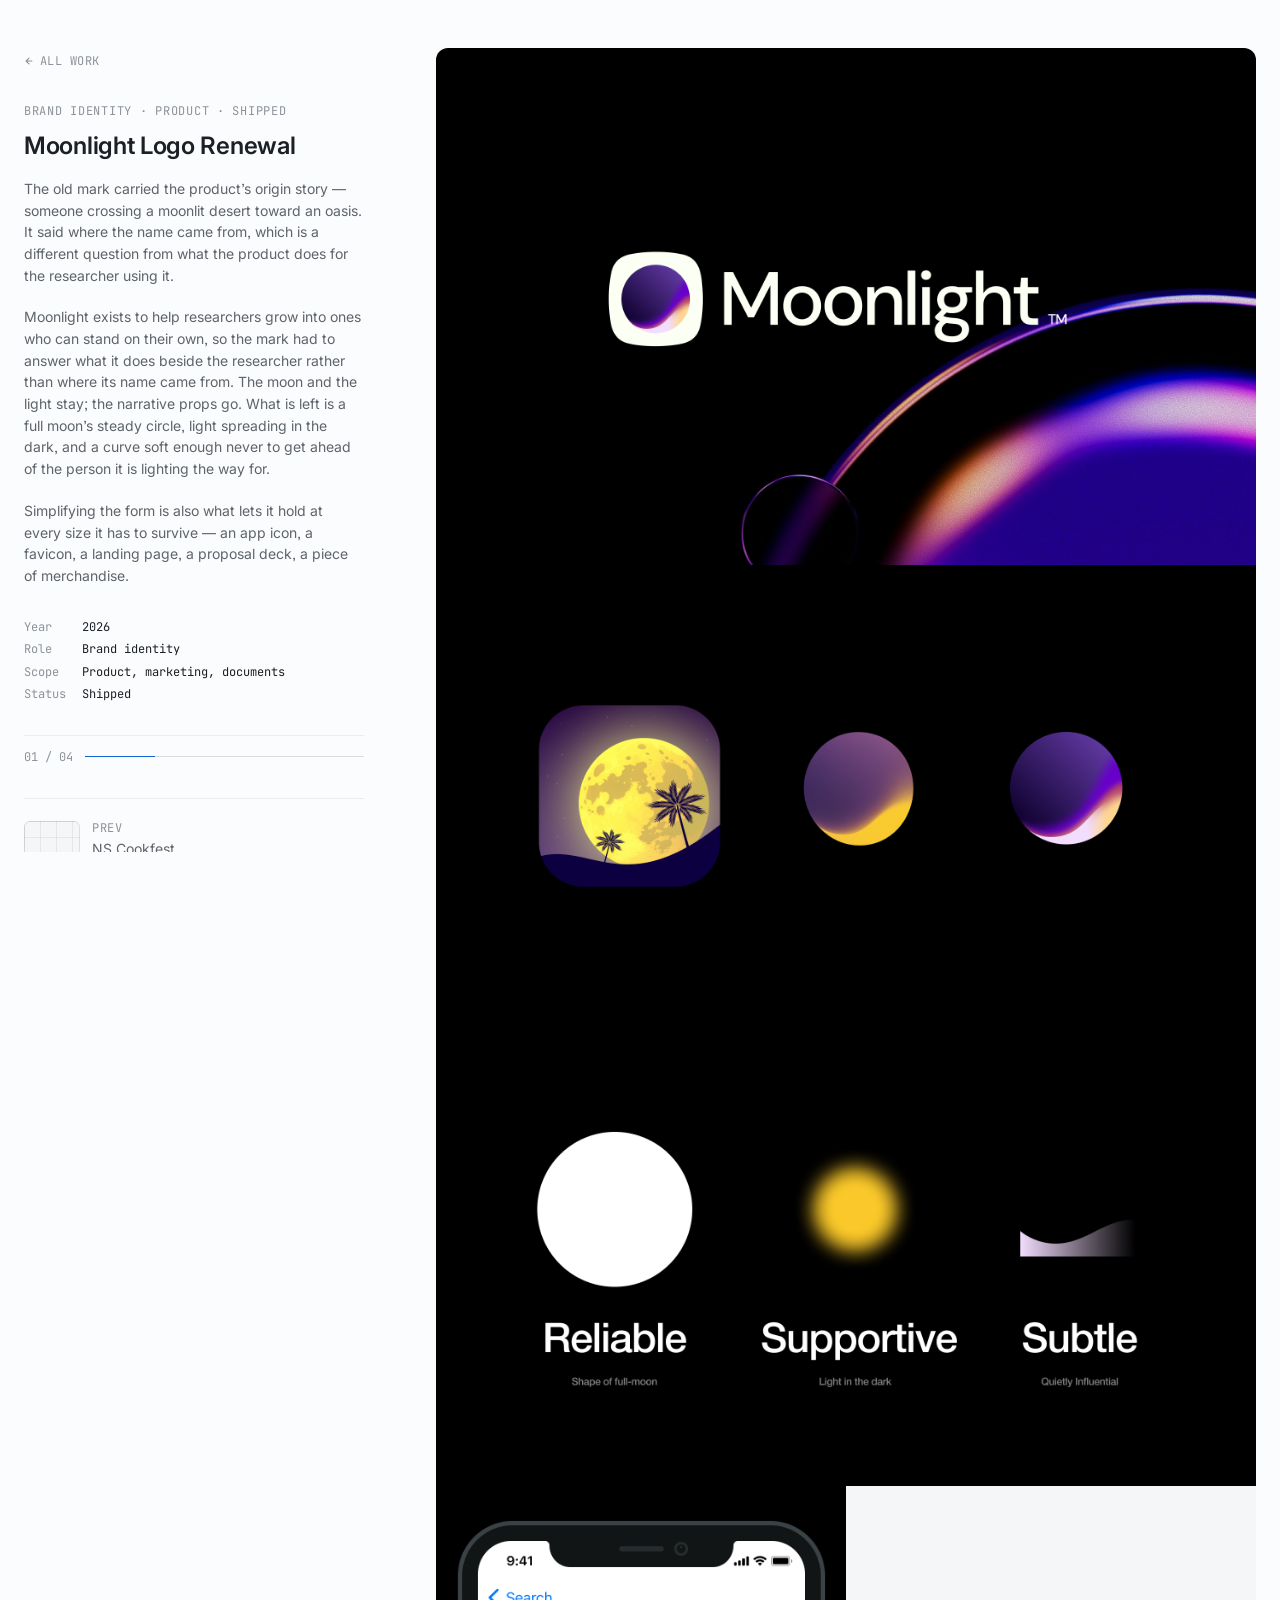
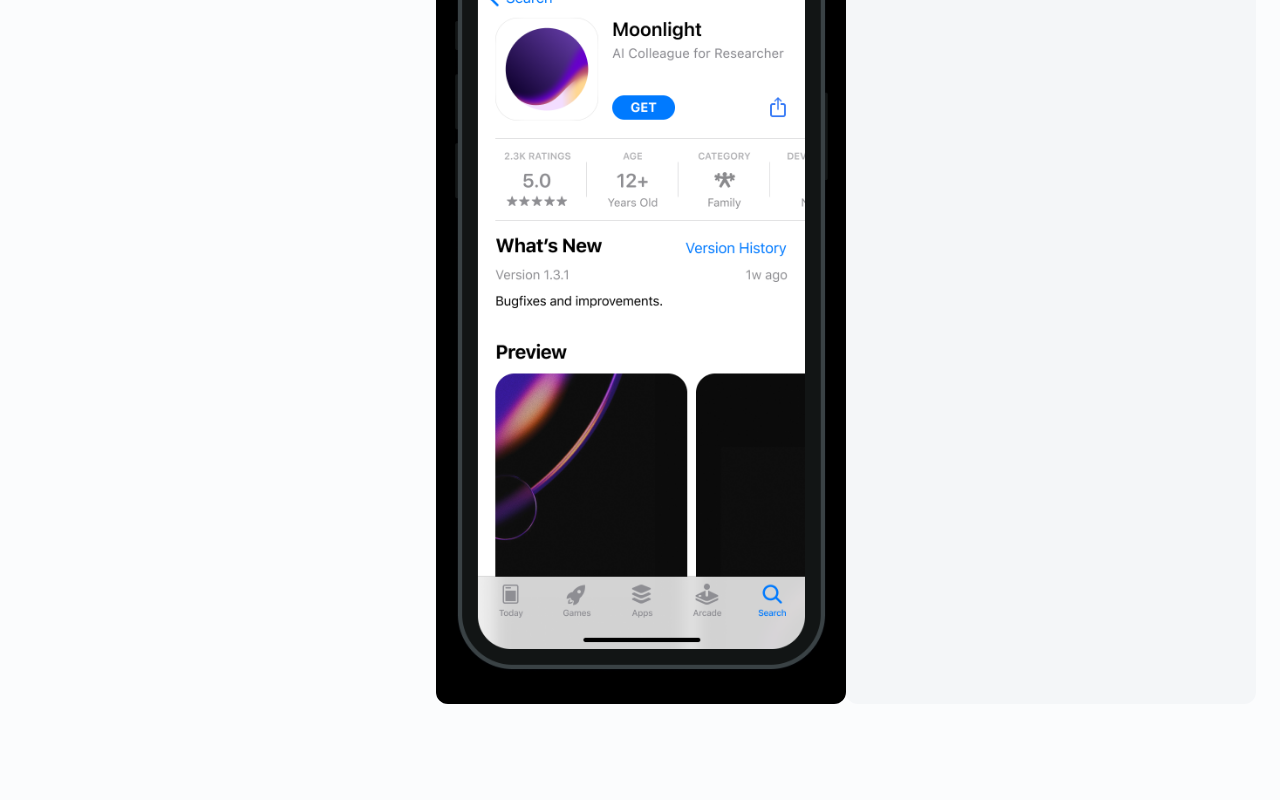
==== commit 53e7d82b: "Hold a shimmer in each frame until its image has decoded Frames are heavy enough that they used to p" ====
--- a/case.html
+++ b/case.html
@@ -409,7 +409,7 @@
 <div class="case">
 
   <header class="topbar">
-    <a class="back" href="index.html" style="margin:0">
+    <a class="back" href="./" style="margin:0">
       <svg viewBox="0 0 24 24" fill="none" stroke="currentColor" stroke-width="2.6" stroke-linecap="round" stroke-linejoin="round" aria-hidden="true"><path d="M19 12H6M12 5l-7 7 7 7"/></svg>
       Work
     </a>
@@ -418,7 +418,7 @@
   </header>
 
   <div class="info">
-    <a class="back" href="index.html">
+    <a class="back" href="./">
       <svg viewBox="0 0 24 24" fill="none" stroke="currentColor" stroke-width="2.6" stroke-linecap="round" stroke-linejoin="round" aria-hidden="true"><path d="M19 12H6M12 5l-7 7 7 7"/></svg>
       All work
     </a>
@@ -461,6 +461,26 @@
 </dialog>
 
 <script>
+  // Hold a shimmer in the frame until the file has decoded, then let it fade
+  // in. Runs for anything inside a .media, however that media got there.
+  function wireMedia(root) {
+    (root || document).querySelectorAll(".media img, .media video").forEach(function (el) {
+      if (el.dataset.wired) return;
+      el.dataset.wired = "1";
+      var host = el.closest(".media");
+      if (!host) return;
+      function done() { host.classList.add("ready"); }
+      if (el.tagName === "VIDEO") {
+        if (el.readyState >= 2) return done();
+        el.addEventListener("loadeddata", done, { once: true });
+      } else {
+        if (el.complete && el.naturalWidth) return done();
+        el.addEventListener("load", done, { once: true });
+      }
+      el.addEventListener("error", done, { once: true });
+    });
+  }
+
 (function () {
   var root = document.documentElement;
   try { var s = localStorage.getItem("theme"); if (s === "light" || s === "dark") root.setAttribute("data-theme", s); } catch (e) {}
@@ -898,6 +918,7 @@
     var prev = ORDER[(i - 1 + ORDER.length) % ORDER.length];
     var next = ORDER[(i + 1) % ORDER.length];
     document.getElementById("jump").innerHTML = card(prev, "Prev") + card(next, "Next");
+    wireMedia(document.getElementById("jump"));
 
     scrollTo(0, 0);
   }
@@ -1053,6 +1074,7 @@
       });
       if (det) reel.appendChild(det);
       document.getElementById("progress").hidden = false;
+      wireMedia(reel);
     } else if (w.textOnly) {
       reel.hidden = true;
       document.getElementById("progress").hidden = true;
@@ -1234,6 +1256,7 @@
       }
       lbStrip.appendChild(fig);
     });
+    wireMedia(lbStrip);
   }
 
   function observeLb() {
--- a/tokens.css
+++ b/tokens.css
@@ -21,6 +21,7 @@
   --wash:      oklch(24% 0.015 255 / 0.05);
   --media-ring: inset 0 0 0 1px oklch(24% 0.015 255 / 0.10);
   --grid:      oklch(24% 0.015 255 / 0.07);
+  --skeleton:  oklch(99.6% 0.002 250);
 
   --sans: "Inter", -apple-system, BlinkMacSystemFont, "Segoe UI", system-ui, sans-serif;
   --mono: "JetBrains Mono", ui-monospace, SFMono-Regular, "SF Mono", Menlo, monospace;
@@ -51,6 +52,7 @@
     --tag-real: oklch(80% 0.085 258);
     --media-ring: inset 0 0 0 1px oklch(94% 0.004 258 / 0.12);
     --grid: oklch(94% 0.004 258 / 0.07);
+    --skeleton: oklch(25% 0.012 258);
   }
 }
 :root[data-theme="light"] {
@@ -59,6 +61,7 @@
   --rule: oklch(24% 0.015 255 / 0.14); --rule-soft: oklch(24% 0.015 255 / 0.07);
   --accent: oklch(52% 0.18 258); --wash: oklch(24% 0.015 255 / 0.05);
   --media-ring: inset 0 0 0 1px oklch(24% 0.015 255 / 0.10); --grid: oklch(24% 0.015 255 / 0.07);
+  --skeleton: oklch(99.6% 0.002 250);
   --tag-win: oklch(47% 0.085 76);
   --tag-real: oklch(43% 0.105 258);
 }
@@ -70,6 +73,7 @@
   --tag-win: oklch(82% 0.075 82);
   --tag-real: oklch(80% 0.085 258);
   --media-ring: inset 0 0 0 1px oklch(94% 0.004 258 / 0.12); --grid: oklch(94% 0.004 258 / 0.07);
+  --skeleton: oklch(25% 0.012 258);
 }
 
 * { box-sizing: border-box; }
@@ -140,6 +144,23 @@
 
 /* Works with no asset yet. Honest rather than a fake gradient. */
 .media.empty { display: grid; place-items: center; }
+/* Loading. Frames are heavy, so left alone they paint in one at a time as
+   each file lands. A shimmer holds the space instead, and the image fades in
+   over it once it has decoded — so a frame arrives whole or not at all.
+   `.media` already supplies the flat base colour; this is only the sweep. */
+.media:not(.empty)::before {
+  content: ""; position: absolute; inset: 0; z-index: 0; pointer-events: none;
+  background: linear-gradient(100deg, transparent 22%, var(--skeleton) 50%, transparent 78%);
+  background-size: 220% 100%; background-repeat: no-repeat;
+  animation: media-shimmer 1.5s linear infinite;
+}
+.media > * { position: relative; z-index: 1; }
+.media img, .media video { opacity: 0; transition: opacity 0.4s var(--ease); }
+.media.ready img, .media.ready video { opacity: 1; }
+.media.ready::before { opacity: 0; animation: none; transition: opacity var(--fast) var(--ease); }
+
+@keyframes media-shimmer { from { background-position: 170% 0; } to { background-position: -70% 0; } }
+
 .media.empty::before {
   content: ""; position: absolute; inset: 0;
   background-image: linear-gradient(to right, var(--grid) 1px, transparent 1px),
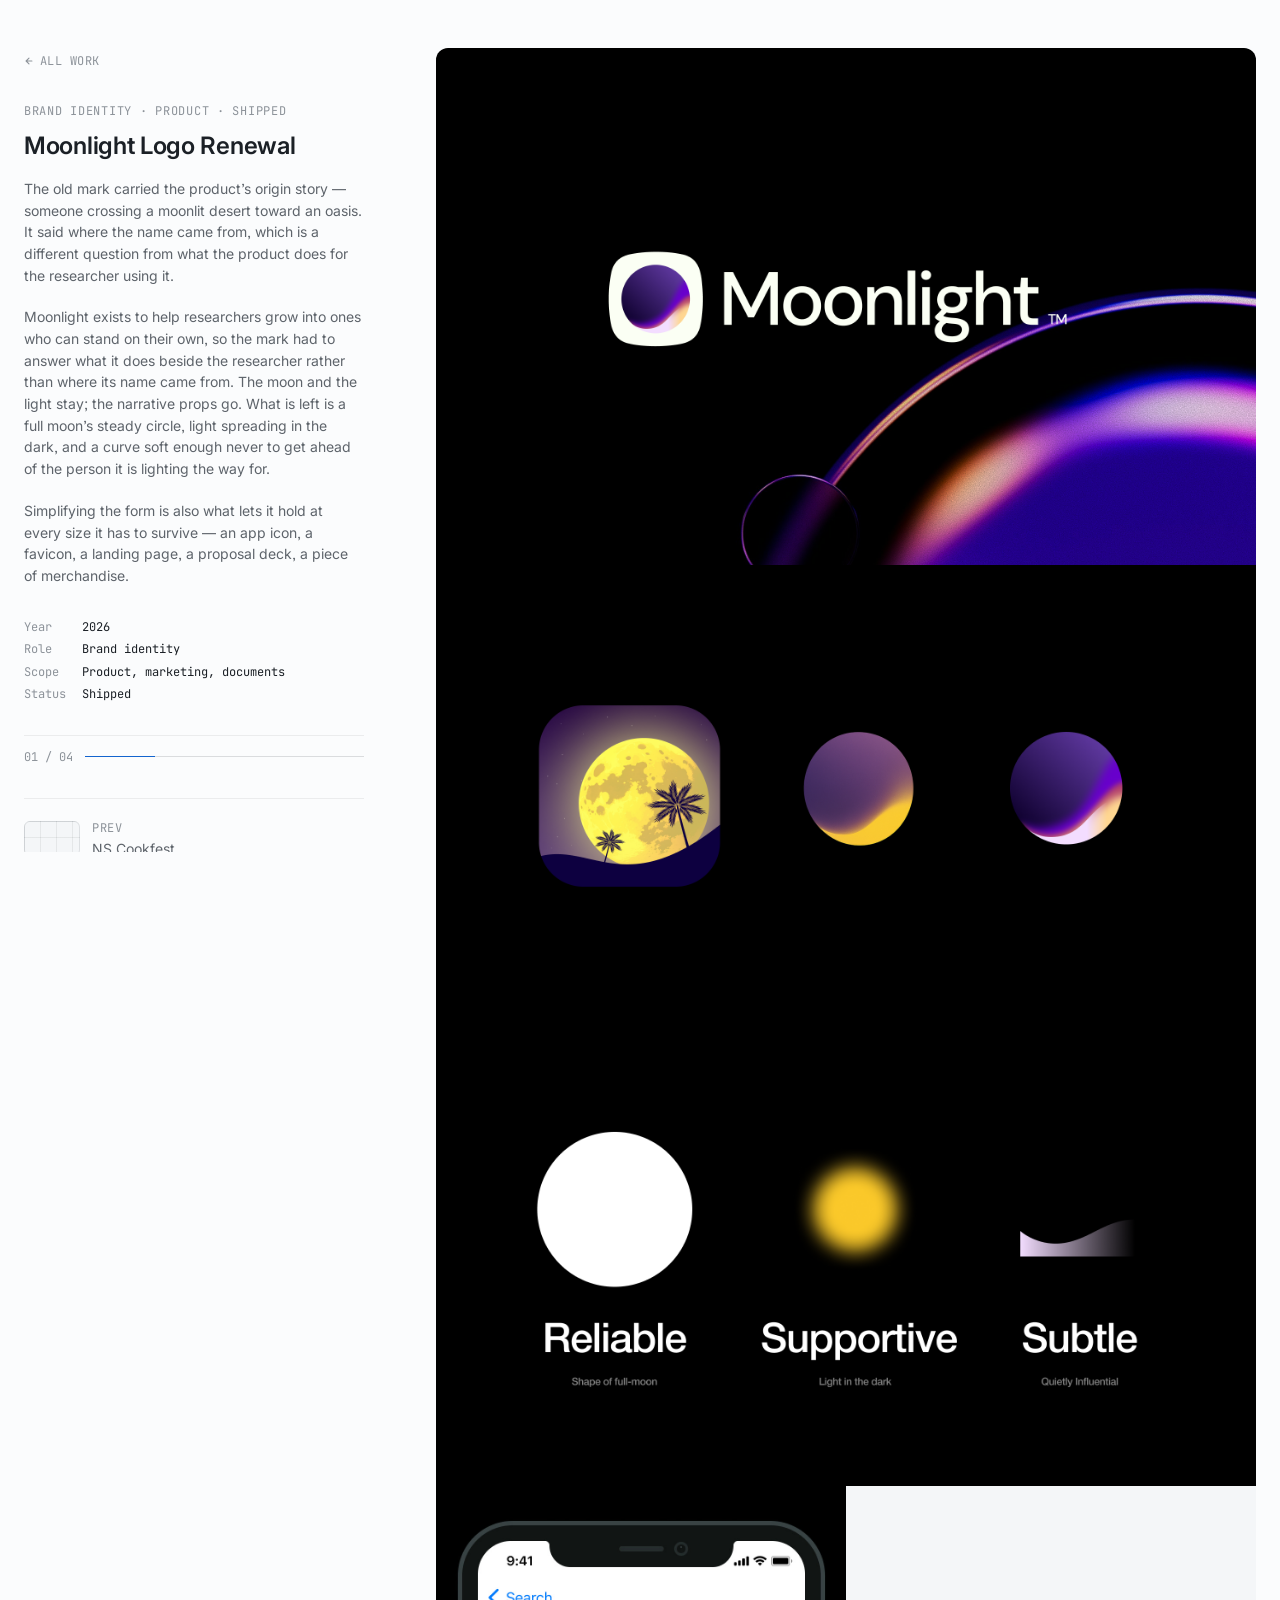
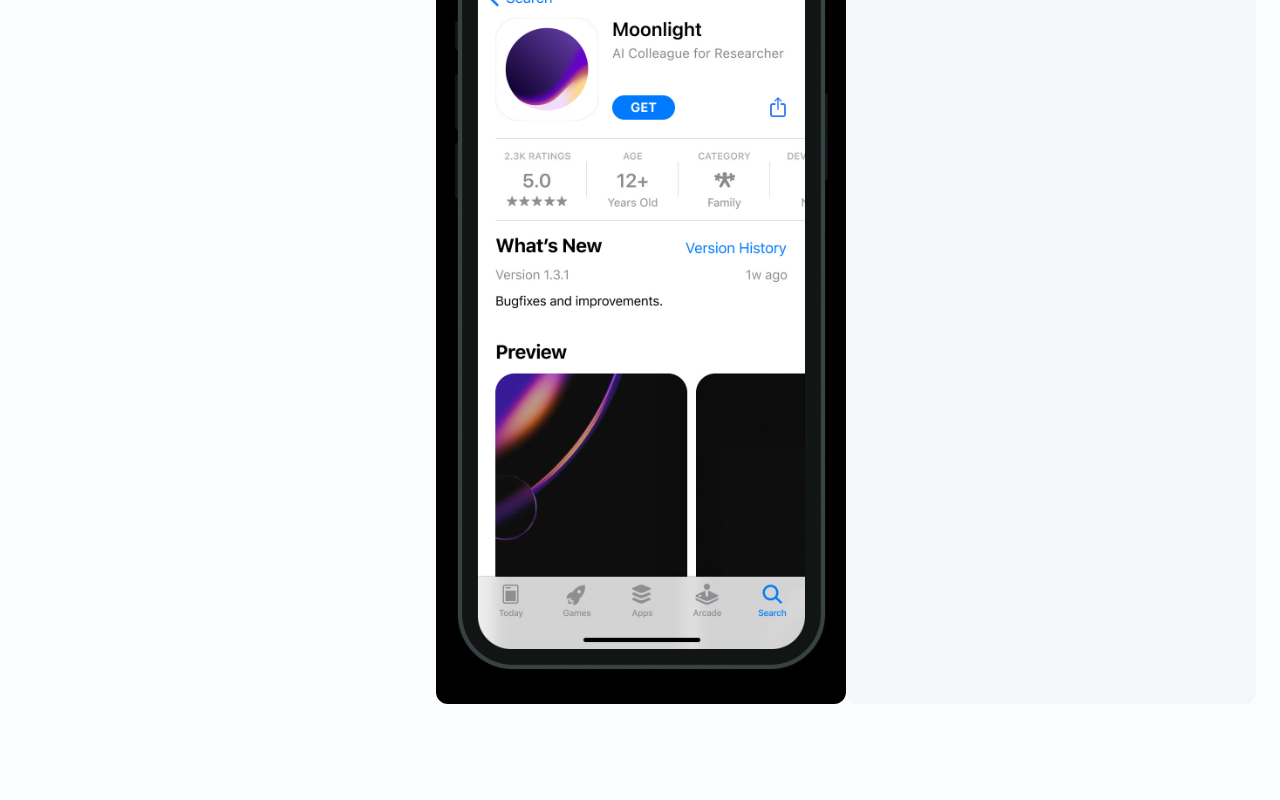
==== commit e8c71427: "Re-encode the photographic PNGs as JPEG, and reset two thumbnails Photographs stored losslessly were" ====
--- a/case.html
+++ b/case.html
@@ -505,7 +505,7 @@
         // The App Store shot is 1:2, and the dock still and the motion clip are
         // both squares \u2014 stacking those two makes a 1:2 column that pairs with
         // it exactly, which is how the two sat together in the source deck.
-        { row: ["moonlight/mockup-1.png","moonlight/mockup-right.mp4"] }
+        { row: ["moonlight/mockup-1.jpg","moonlight/mockup-right.mp4"] }
       ]
     },
     cheongun: {
@@ -672,8 +672,8 @@
       ],
       facts: [["Year","2026"],["Role","Design and front-end"],["Scope","Korea and Taiwan"],["Run","24 September \u2013 23 October"],["Result","+5.21%p paid conversion"]],
       frames: [
-        ["discount/outside-kr.png", "The modal as it stood: one filled button to start the trial, one outlined button to invite a friend."],
-        ["discount/limit-reached-kr.png", "During the campaign. The panel names a discount that exists only here, and the first button copies the code and opens checkout in one press. The trial drops to an outline and the invite falls to a text link, so the order of preference reads at a glance."],
+        ["discount/outside-kr.jpg", "The modal as it stood: one filled button to start the trial, one outlined button to invite a friend."],
+        ["discount/limit-reached-kr.jpg", "During the campaign. The panel names a discount that exists only here, and the first button copies the code and opens checkout in one press. The trial drops to an outline and the invite falls to a text link, so the order of preference reads at a glance."],
         ["discount/funnel.svg", "What it did."],
         ["discount/by-weekday.svg", "And when."]
       ],
@@ -784,7 +784,7 @@
       flow: true,
       frames: [
         "3rdhaus/pair-stage.png",
-        { row: ["3rdhaus/blossom.png","3rdhaus/peek.png"] },
+        { row: ["3rdhaus/blossom.jpg","3rdhaus/peek.jpg"] },
         { row: ["3rdhaus/yawn.png","3rdhaus/cookie.png"] },
         "3rdhaus/coming-soon.png"
       ]
@@ -831,8 +831,8 @@
       ],
       facts: [["Year","2023"],["Team","7 members"],["Audience","International children learning Korean"],["Venue","Frankfurt Book Fair"]],
       frames: [
-        "frankfurt/ato-book-cover.png",
-        "frankfurt/ato-four-seasons-spreads.png"
+        "frankfurt/ato-book-cover.jpg",
+        "frankfurt/ato-four-seasons-spreads.jpg"
       ]
     },
     riso: {
@@ -877,7 +877,7 @@
       facts: [["Year","2022"],["Award","Selected"]],
       layout: "poster-note",
       frames: [[
-        "thonik/thonik-lecture-poster.png",
+        "thonik/thonik-lecture-poster.jpg",
         "Created for Design Talks: Thonik’s Visual Voice, this promotional poster introduces the Amsterdam-based studio and translates its philosophy into two visual metaphors: sign language and the city’s canals. Thonik describes itself as a design collective that gives itself a ‘Visual Voice.’ I interpreted sign language as the symbol of that visual language and combined it with Amsterdam’s grachten to express both an invisible voice and the identity of the city where the studio is based."
       ]]
     },
